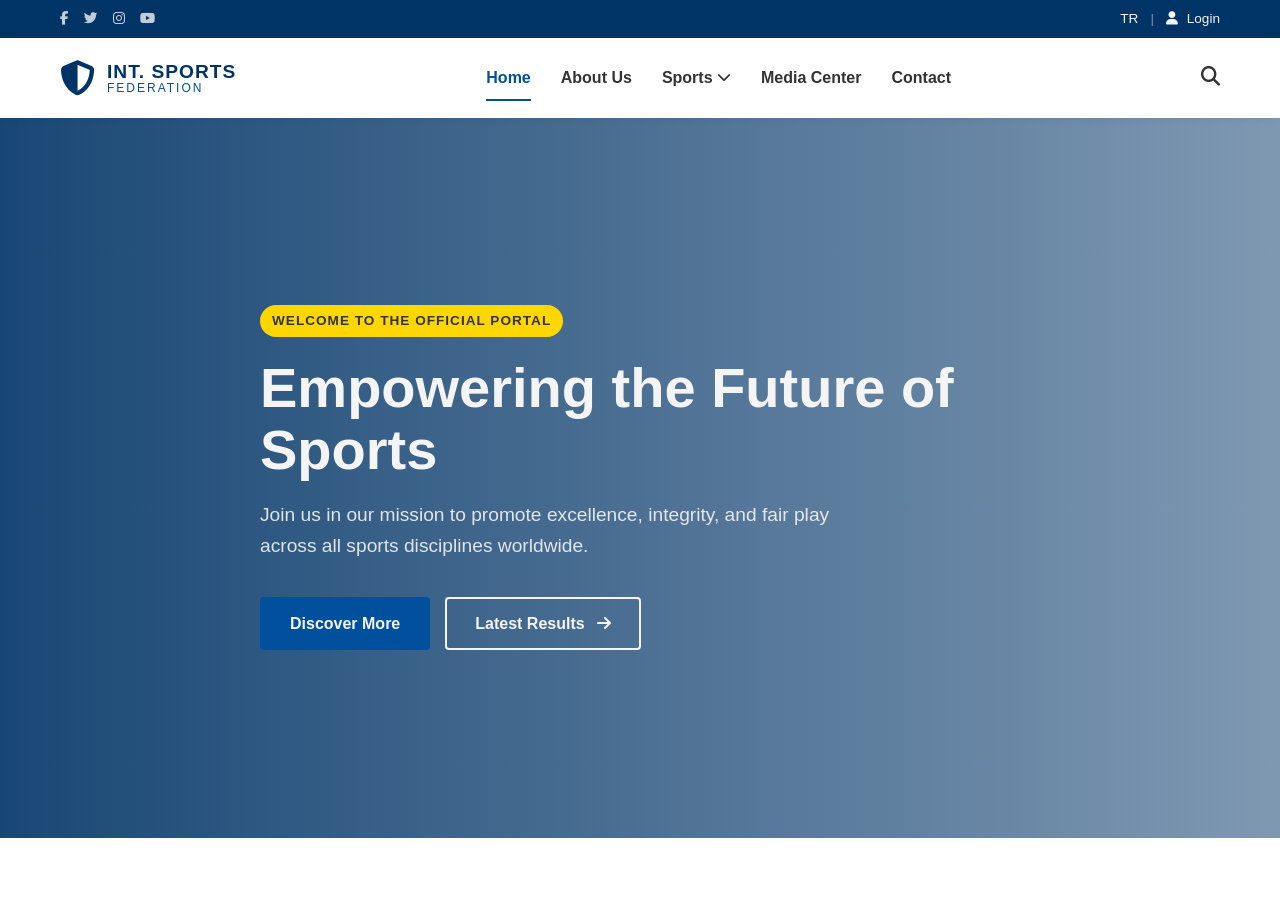
==== index.html @ 55231cae "V1" ====
<!DOCTYPE html>
<html lang="en" dir="ltr">
<head>
    <meta charset="UTF-8">
    <meta name="viewport" content="width=device-width, initial-scale=1.0">
    <title>Sports Federation - Official Website</title>
    <!-- FontAwesome Icons -->
    <link rel="stylesheet" href="https://cdnjs.cloudflare.com/ajax/libs/font-awesome/6.4.0/css/all.min.css">
    <!-- Main CSS -->
    <link rel="stylesheet" href="assets/css/style.css">
</head>
<body>

    <!-- 1. Top Bar -->
    <div class="top-bar">
        <div class="container top-bar-inner">
            <div class="social-links">
                <a href="#" aria-label="Facebook"><i class="fa-brands fa-facebook-f"></i></a>
                <a href="#" aria-label="Twitter"><i class="fa-brands fa-twitter"></i></a>
                <a href="#" aria-label="Instagram"><i class="fa-brands fa-instagram"></i></a>
                <a href="#" aria-label="YouTube"><i class="fa-brands fa-youtube"></i></a>
            </div>
            <div class="top-bar-actions">
                <a href="#" class="lang-switch">TR</a>
                <span class="divider">|</span>
                <a href="#" class="login-link"><i class="fa-solid fa-user"></i> Login</a>
            </div>
        </div>
    </div>

    <!-- 2. Main Header & Navbar -->
    <header class="main-header">
        <div class="container header-inner">
            <!-- Logo -->
            <a href="index.html" class="logo">
                <i class="fa-solid fa-shield-halved"></i>
                <div class="logo-text">
                    <strong>INT. SPORTS</strong>
                    <span>FEDERATION</span>
                </div>
            </a>

            <!-- Navigation -->
            <nav class="main-nav">
                <ul class="nav-list">
                    <li><a href="#" class="active">Home</a></li>
                    <li><a href="#">About Us</a></li>
                    <li class="dropdown">
                        <a href="#">Sports <i class="fa-solid fa-chevron-down fa-sm"></i></a>
                        <ul class="dropdown-menu">
                            <li><a href="#">Football</a></li>
                            <li><a href="#">Basketball</a></li>
                            <li><a href="#">Athletics</a></li>
                            <li><a href="#">Swimming</a></li>
                        </ul>
                    </li>
                    <li><a href="#">Media Center</a></li>
                    <li><a href="#">Contact</a></li>
                </ul>
            </nav>

            <!-- Search Icon -->
            <div class="header-search">
                <button aria-label="Search"><i class="fa-solid fa-magnifying-glass"></i></button>
            </div>
        </div>
    </header>

    <!-- 3. Hero Section -->
    <section class="hero-section">
        <div class="hero-overlay"></div>
        <div class="container hero-content">
            <span class="hero-badge">Welcome to the Official Portal</span>
            <h1 class="hero-title">Empowering the Future of Sports</h1>
            <p class="hero-subtitle">Join us in our mission to promote excellence, integrity, and fair play across all sports disciplines worldwide.</p>
            <div class="hero-actions">
                <a href="#" class="btn btn-primary">Discover More</a>
                <a href="#" class="btn btn-outline">Latest Results <i class="fa-solid fa-arrow-right"></i></a>
            </div>
        </div>
    </section>

    <!-- 4. Announcements -->
    <section class="announcements-section"></section>

    <!-- Main Content Area -->
    <main>
        <!-- 5. Latest News -->
        <section class="latest-news-section"></section>

        <!-- 6. Upcoming Events -->
        <section class="upcoming-events-section"></section>
    </main>

    <!-- 7. Official Sponsors -->
    <section class="sponsors-section"></section>

    <!-- 8. Mega Footer -->
    <footer class="mega-footer"></footer>

    <!-- Main JS -->
    <script src="assets/js/script.js"></script>
</body>
</html>
---- assets/css/style.css ----
/* ==========================================================================
   CSS Variables (Design System)
   ========================================================================== */
:root {
    /* Colors */
    --primary-color: #003366; /* أزرق داكن مؤسسي */
    --secondary-color: #00509E; /* أزرق فاتح قليلاً للتفاعلات */
    --accent-color: #FFD700; /* ذهبي للمسات الرياضية ولفت الانتباه */
    --text-dark: #333333; /* نصوص داكنة */
    --text-light: #F4F4F4; /* نصوص فاتحة */
    --bg-light: #FFFFFF; /* خلفية بيضاء */
    --bg-gray: #F9F9F9; /* خلفية رمادية فاتحة للأقسام */
    --border-color: #E0E0E0; /* لون الحدود */

    /* Typography */
    --font-primary: 'Segoe UI', Tahoma, Geneva, Verdana, sans-serif; /* يمكن استبداله بخط عربي مثل Cairo أو Tajawal */
    
    /* Transitions */
    --transition-fast: 0.3s ease;
    
    /* Spacing */
    --container-padding: 20px;
    --section-padding: 60px 0;
}

/* ==========================================================================
   CSS Reset & Base Styles
   ========================================================================== */
*,
*::before,
*::after {
    margin: 0;
    padding: 0;
    box-sizing: border-box;
}

html {
    scroll-behavior: smooth;
    font-size: 16px;
}

body {
    font-family: var(--font-primary);
    color: var(--text-dark);
    background-color: var(--bg-light);
    line-height: 1.6;
    overflow-x: hidden;
}

a {
    text-decoration: none;
    color: inherit;
    transition: color var(--transition-fast);
}

ul, ol {
    list-style: none;
}

img {
    max-width: 100%;
    height: auto;
    display: block;
}

button {
    cursor: pointer;
    border: none;
    background: none;
    font-family: inherit;
}

/* Container for constraining width */
.container {
    max-width: 1200px;
    margin: 0 auto;
    padding: 0 var(--container-padding);
}



/* ==========================================================================
   1. Top Bar
   ========================================================================== */
.top-bar {
    background-color: var(--primary-color);
    color: var(--text-light);
    font-size: 0.85rem;
    padding: 8px 0;
}


.top-bar-inner {
    display: flex;
    justify-content: space-between;
    align-items: center;
}

.social-links {
    display: flex;
    gap: 15px;
}

.social-links a {
    opacity: 0.8;
}

.social-links a:hover {
    opacity: 1;
    color: var(--accent-color);
}

.top-bar-actions {
    display: flex;
    align-items: center;
    gap: 12px;
}

.top-bar-actions .divider {
    opacity: 0.5;
}

.top-bar-actions a:hover {
    color: var(--accent-color);
}

.login-link i {
    margin-right: 5px;
}


/* ==========================================================================
   2. Main Header & Navbar
   ========================================================================== */
.main-header {
    background-color: var(--bg-light);
    box-shadow: 0 2px 10px rgba(0, 0, 0, 0.05); /* ظل خفيف لإبراز الترويسة */
    position: relative;
    z-index: 100; /* لضمان ظهور القوائم المنسدلة فوق المحتوى */
}

.header-inner {
    display: flex;
    justify-content: space-between;
    align-items: center;
    height: 80px;
}

/* Logo Styles */
.logo {
    display: flex;
    align-items: center;
    gap: 12px;
    color: var(--primary-color);
}

.logo i {
    font-size: 2.2rem;
}

.logo-text {
    display: flex;
    flex-direction: column;
    line-height: 1.1;
}

.logo-text strong {
    font-size: 1.2rem;
    letter-spacing: 1px;
}

.logo-text span {
    font-size: 0.75rem;
    letter-spacing: 2px;
    color: var(--secondary-color);
}

/* Navigation Styles */
.nav-list {
    display: flex;
    align-items: center;
    gap: 30px;
}

.nav-list > li > a {
    font-weight: 600;
    color: var(--text-dark);
    padding: 10px 0;
    display: inline-block;
    position: relative;
}

.nav-list > li > a:hover,
.nav-list > li > a.active {
    color: var(--secondary-color);
}

/* خط سفلي يظهر عند التمرير (Hover Effect) */
.nav-list > li > a::after {
    content: '';
    position: absolute;
    bottom: 0;
    left: 0;
    width: 0;
    height: 2px;
    background-color: var(--secondary-color);
    transition: width var(--transition-fast);
}

.nav-list > li > a:hover::after,
.nav-list > li > a.active::after {
    width: 100%;
}

/* Dropdown Menu Styles */
.dropdown {
    position: relative;
}

.dropdown-menu {
    position: absolute;
    top: 100%;
    left: 0;
    background-color: var(--bg-light);
    min-width: 200px;
    box-shadow: 0 4px 15px rgba(0, 0, 0, 0.1);
    border-top: 3px solid var(--secondary-color);
    opacity: 0;
    visibility: hidden;
    transform: translateY(10px);
    transition: all var(--transition-fast);
}

/* إظهار القائمة المنسدلة عند تمرير الفأرة */
.dropdown:hover .dropdown-menu {
    opacity: 1;
    visibility: visible;
    transform: translateY(0);
}

.dropdown-menu li {
    border-bottom: 1px solid var(--border-color);
}

.dropdown-menu li:last-child {
    border-bottom: none;
}

.dropdown-menu a {
    display: block;
    padding: 12px 20px;
    color: var(--text-dark);
    font-size: 0.9rem;
}

.dropdown-menu a:hover {
    background-color: var(--bg-gray);
    color: var(--secondary-color);
    padding-left: 25px; /* حركة بسيطة للنص عند التمرير */
}

/* Search Icon */
.header-search button {
    font-size: 1.2rem;
    color: var(--text-dark);
    transition: color var(--transition-fast);
}

.header-search button:hover {
    color: var(--secondary-color);
}


/* ==========================================================================
   Global Button Styles
   ========================================================================== */
.btn {
    display: inline-block;
    padding: 12px 28px;
    font-size: 1rem;
    font-weight: 600;
    text-align: center;
    border-radius: 4px;
    cursor: pointer;
    transition: all var(--transition-fast);
}

.btn i {
    margin-left: 8px;
}

.btn-primary {
    background-color: var(--secondary-color);
    color: var(--text-light);
    border: 2px solid var(--secondary-color);
}

.btn-primary:hover {
    background-color: transparent;
    color: var(--secondary-color);
    border-color: var(--secondary-color);
}

.btn-outline {
    background-color: transparent;
    color: var(--text-light);
    border: 2px solid var(--text-light);
}

.btn-outline:hover {
    background-color: var(--text-light);
    color: var(--primary-color);
}

/* ==========================================================================
   3. Hero Section
   ========================================================================== */
.hero-section {
    position: relative;
    height: 80vh;
    min-height: 500px;
    background-image: url('https://images.unsplash.com/photo-1461896836934-ffe607ba8211?q=80&w=2070&auto=format&fit=crop'); /* صورة رياضية */
    background-size: cover;
    background-position: center;
    display: flex;
    align-items: center;
}

.hero-overlay {
    position: absolute;
    top: 0; left: 0;
    width: 100%; height: 100%;
    background: linear-gradient(to right, rgba(0, 51, 102, 0.9), rgba(0, 51, 102, 0.5)); /* تدرج لوني داكن */
    z-index: 1;
}

.hero-content {
    position: relative;
    z-index: 2;
    color: var(--text-light);
    max-width: 800px;
}

.hero-badge {
    display: inline-block;
    background-color: var(--accent-color);
    color: var(--text-dark);
    padding: 5px 12px;
    font-size: 0.85rem;
    font-weight: 700;
    border-radius: 20px;
    margin-bottom: 20px;
    text-transform: uppercase;
    letter-spacing: 1px;
}

.hero-title {
    font-size: 3.5rem;
    line-height: 1.1;
    margin-bottom: 20px;
    font-weight: 800;
}

.hero-subtitle {
    font-size: 1.2rem;
    margin-bottom: 35px;
    opacity: 0.9;
    max-width: 600px;
}

.hero-actions {
    display: flex;
    gap: 15px;
}
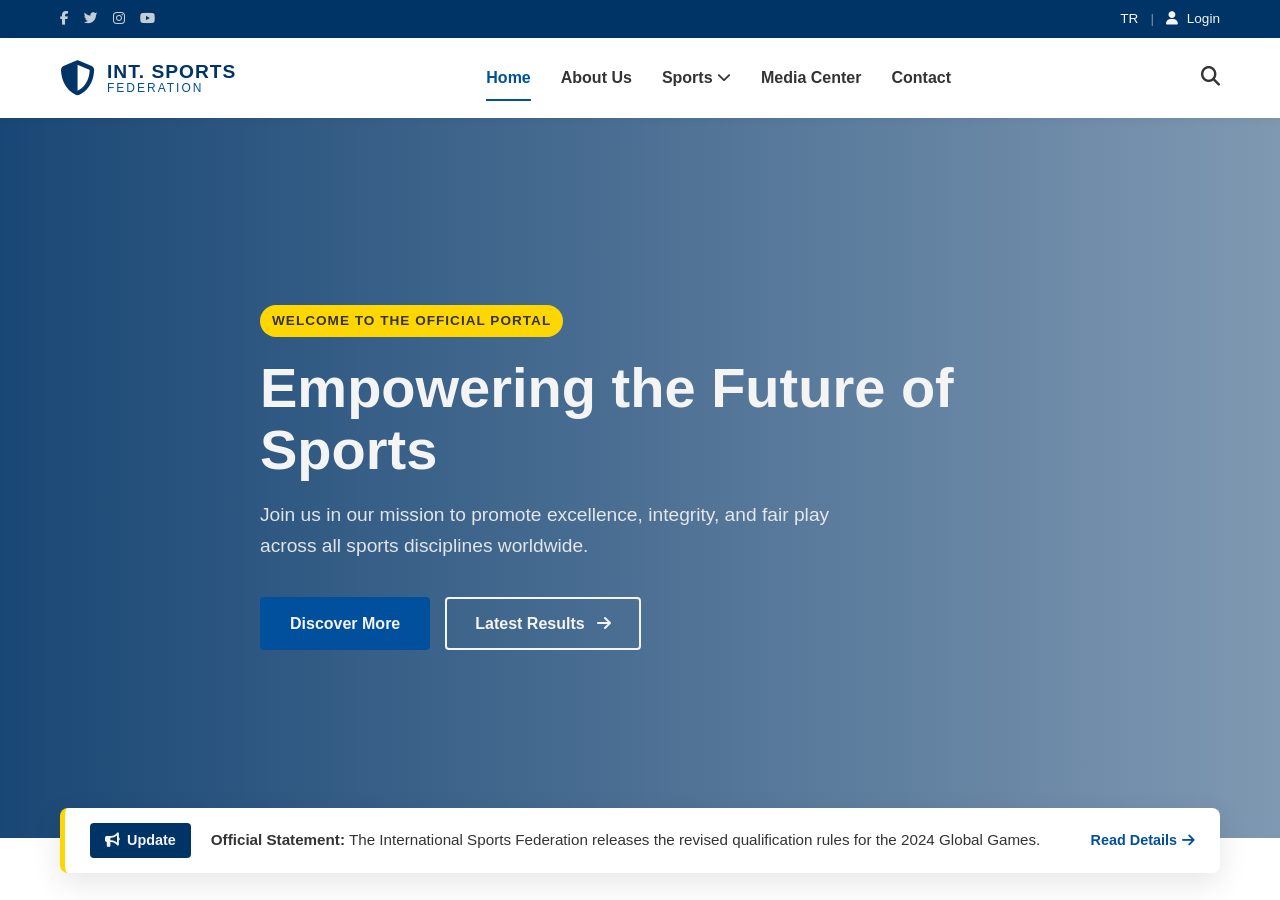
==== commit 77c0520b: "step4" ====
--- a/index.html
+++ b/index.html
@@ -81,7 +81,21 @@
     </section>
 
     <!-- 4. Announcements -->
-    <section class="announcements-section"></section>
+    <section class="announcements-section">
+        <div class="container">
+            <div class="announcement-wrapper">
+                <div class="announcement-badge">
+                    <i class="fa-solid fa-bullhorn"></i> Update
+                </div>
+                <div class="announcement-text">
+                    <p><strong>Official Statement:</strong> The International Sports Federation releases the revised qualification rules for the 2024 Global Games.</p>
+                </div>
+                <div class="announcement-action">
+                    <a href="#">Read Details <i class="fa-solid fa-arrow-right"></i></a>
+                </div>
+            </div>
+        </div>
+    </section>
 
     <!-- Main Content Area -->
     <main>
--- a/assets/css/style.css
+++ b/assets/css/style.css
@@ -326,6 +326,7 @@
     align-items: center;
 }
 
+/* رسم اللون المتدرج شبه الشفاف. */
 .hero-overlay {
     position: absolute;
     top: 0; left: 0;
@@ -372,3 +373,69 @@
     display: flex;
     gap: 15px;
 }
+
+
+/* ==========================================================================
+   4. Announcements Section
+   ========================================================================== */
+.announcements-section {
+    position: relative;
+    z-index: 10;
+    margin-top: -30px; /* سحب القسم للأعلى ليتداخل قليلاً مع الـ Hero */
+}
+
+.announcement-wrapper {
+    background-color: var(--bg-light);
+    box-shadow: 0 10px 30px rgba(0, 0, 0, 0.1);
+    border-radius: 8px;
+    display: flex;
+    align-items: center;
+    padding: 15px 25px;
+    border-left: 5px solid var(--accent-color); /* شريط جانبي ذهبي */
+}
+
+.announcement-badge {
+    background-color: var(--primary-color);
+    color: var(--text-light);
+    padding: 6px 15px;
+    border-radius: 4px;
+    font-size: 0.9rem;
+    font-weight: bold;
+    display: flex;
+    align-items: center;
+    gap: 8px;
+    margin-right: 20px;
+    white-space: nowrap;
+}
+
+.announcement-text {
+    flex: 1; /* يأخذ كل المساحة المتبقية */
+    font-size: 0.95rem;
+    color: var(--text-dark);
+}
+
+.announcement-action {
+    margin-left: 20px;
+    white-space: nowrap;
+}
+
+.announcement-action a {
+    color: var(--secondary-color);
+    font-weight: 600;
+    font-size: 0.9rem;
+    display: flex;
+    align-items: center;
+}
+
+.announcement-action a:hover {
+    color: var(--primary-color);
+}
+
+.announcement-action i {
+    margin-left: 5px;
+    transition: transform var(--transition-fast); /* حركة للسهم */
+}
+
+.announcement-action a:hover i {
+    transform: translateX(5px); /* تحريك السهم لليمين عند التمرير */
+}
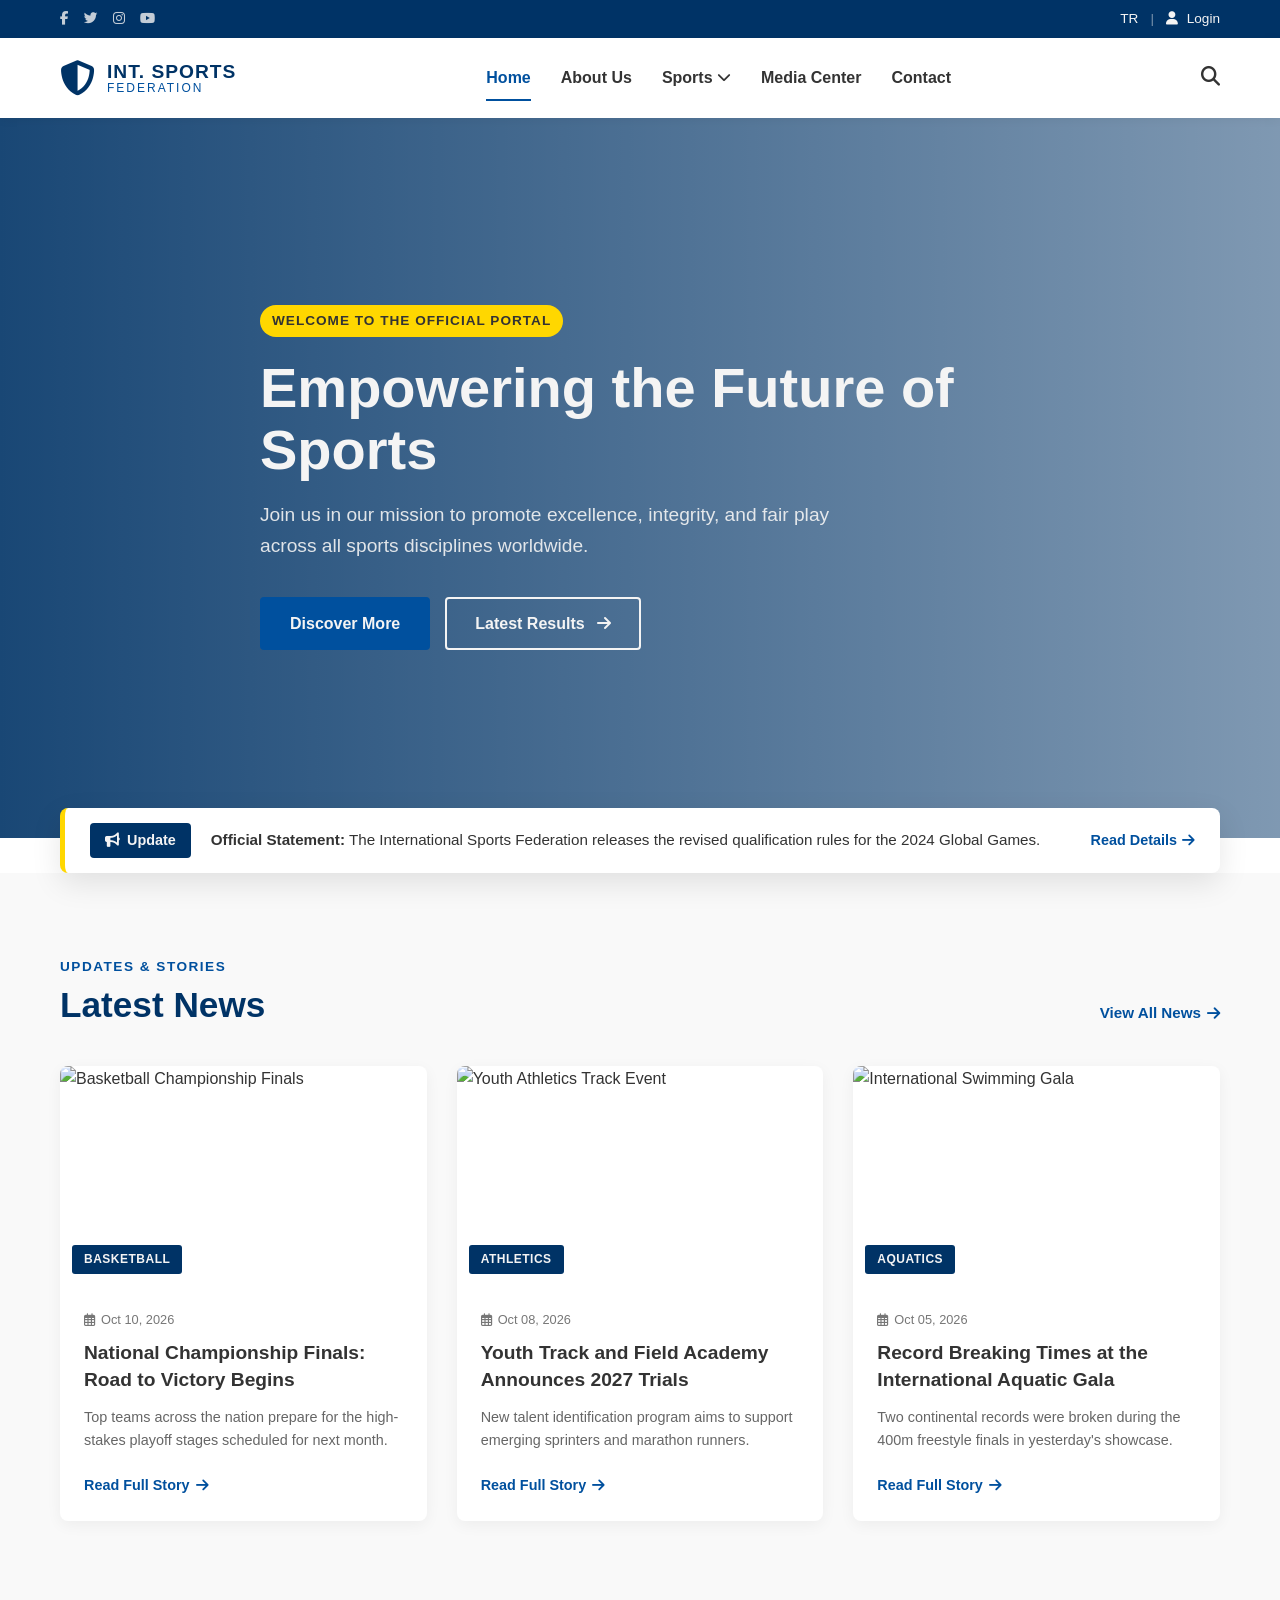
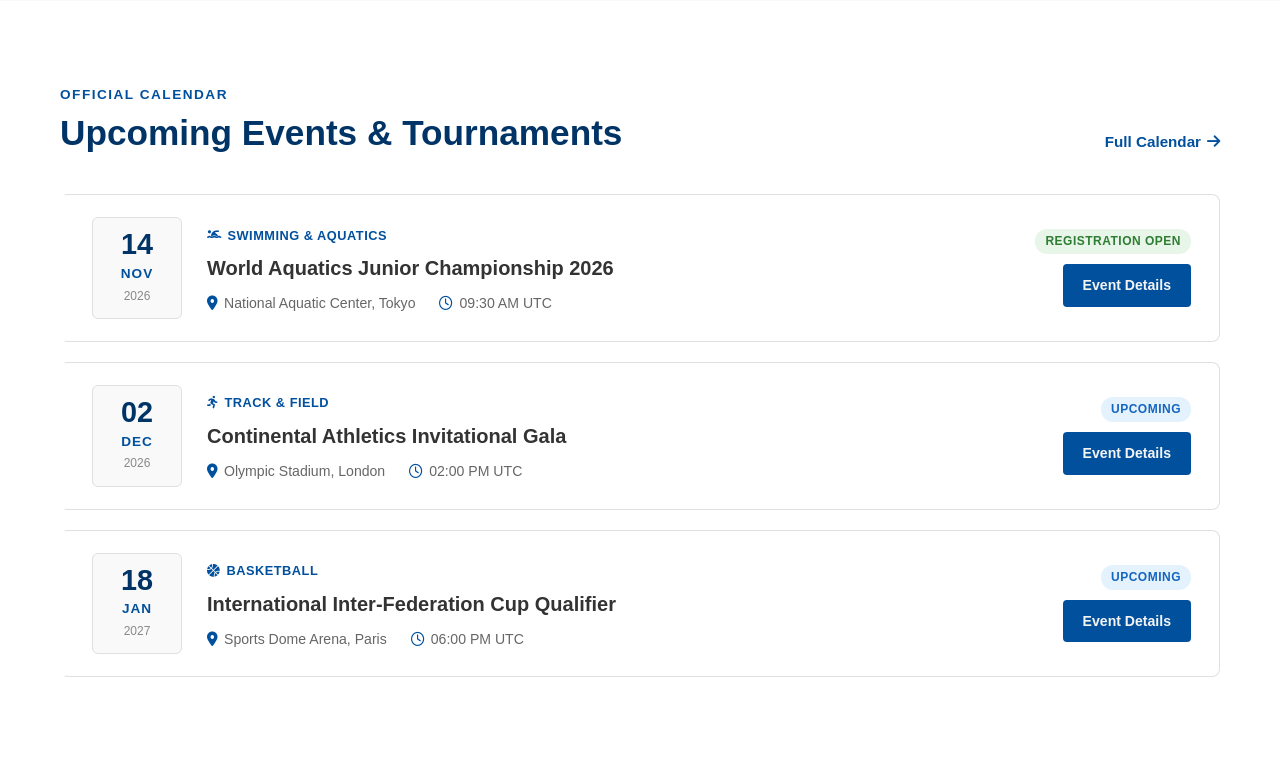
==== commit c63e10bf: "Upcoming Events done" ====
--- a/index.html
+++ b/index.html
@@ -100,10 +100,157 @@
     <!-- Main Content Area -->
     <main>
         <!-- 5. Latest News -->
-        <section class="latest-news-section"></section>
+        <section class="latest-news-section">
+            <div class="container">
+                <div class="section-header">
+                    <div>
+                        <span class="section-tag">Updates & Stories</span>
+                        <h2 class="section-title">Latest News</h2>
+                    </div>
+                    <a href="#" class="view-all-link">View All News <i class="fa-solid fa-arrow-right"></i></a>
+                </div>
+
+                <div class="news-grid">
+                    <!-- News Card 1 -->
+                    <article class="news-card">
+                        <div class="news-image-wrapper">
+                            <img src="https://images.unsplash.com/photo-1546519638-68e109498ffc?q=80&w=800&auto=format&fit=crop" alt="Basketball Championship Finals">
+                            <span class="news-category">Basketball</span>
+                        </div>
+                        <div class="news-body">
+                            <span class="news-date"><i class="fa-regular fa-calendar-days"></i> Oct 10, 2026</span>
+                            <h3 class="news-title">
+                                <a href="#">National Championship Finals: Road to Victory Begins</a>
+                            </h3>
+                            <p class="news-excerpt">
+                                Top teams across the nation prepare for the high-stakes playoff stages scheduled for next month.
+                            </p>
+                            <a href="#" class="news-read-more">Read Full Story <i class="fa-solid fa-arrow-right"></i></a>
+                        </div>
+                    </article>
+
+                    <!-- News Card 2 -->
+                    <article class="news-card">
+                        <div class="news-image-wrapper">
+                            <img src="https://images.unsplash.com/photo-1517649763962-0c623266ddc0?q=80&w=800&auto=format&fit=crop" alt="Youth Athletics Track Event">
+                            <span class="news-category">Athletics</span>
+                        </div>
+                        <div class="news-body">
+                            <span class="news-date"><i class="fa-regular fa-calendar-days"></i> Oct 08, 2026</span>
+                            <h3 class="news-title">
+                                <a href="#">Youth Track and Field Academy Announces 2027 Trials</a>
+                            </h3>
+                            <p class="news-excerpt">
+                                New talent identification program aims to support emerging sprinters and marathon runners.
+                            </p>
+                            <a href="#" class="news-read-more">Read Full Story <i class="fa-solid fa-arrow-right"></i></a>
+                        </div>
+                    </article>
+
+                    <!-- News Card 3 -->
+                    <article class="news-card">
+                        <div class="news-image-wrapper">
+                            <img src="https://images.unsplash.com/photo-1530549387789-4c1017266635?q=80&w=800&auto=format&fit=crop" alt="International Swimming Gala">
+                            <span class="news-category">Aquatics</span>
+                        </div>
+                        <div class="news-body">
+                            <span class="news-date"><i class="fa-regular fa-calendar-days"></i> Oct 05, 2026</span>
+                            <h3 class="news-title">
+                                <a href="#">Record Breaking Times at the International Aquatic Gala</a>
+                            </h3>
+                            <p class="news-excerpt">
+                                Two continental records were broken during the 400m freestyle finals in yesterday's showcase.
+                            </p>
+                            <a href="#" class="news-read-more">Read Full Story <i class="fa-solid fa-arrow-right"></i></a>
+                        </div>
+                    </article>
+                </div>
+            </div>
+        </section>
 
         <!-- 6. Upcoming Events -->
-        <section class="upcoming-events-section"></section>
+        <section class="upcoming-events-section">
+            <div class="container">
+                <div class="section-header">
+                    <div>
+                        <span class="section-tag">Official Calendar</span>
+                        <h2 class="section-title">Upcoming Events & Tournaments</h2>
+                    </div>
+                    <a href="#" class="view-all-link">Full Calendar <i class="fa-solid fa-arrow-right"></i></a>
+                </div>
+
+                <div class="events-list">
+                    <!-- Event 1 -->
+                    <div class="event-card">
+                        <div class="event-date">
+                            <span class="event-day">14</span>
+                            <span class="event-month">NOV</span>
+                            <span class="event-year">2026</span>
+                        </div>
+                        <div class="event-info">
+                            <span class="event-sport"><i class="fa-solid fa-person-swimming"></i> Swimming & Aquatics</span>
+                            <h3 class="event-title">
+                                <a href="#">World Aquatics Junior Championship 2026</a>
+                            </h3>
+                            <div class="event-meta">
+                                <span><i class="fa-solid fa-location-dot"></i> National Aquatic Center, Tokyo</span>
+                                <span><i class="fa-regular fa-clock"></i> 09:30 AM UTC</span>
+                            </div>
+                        </div>
+                        <div class="event-actions">
+                            <span class="event-status status-open">Registration Open</span>
+                            <a href="#" class="btn btn-primary btn-sm">Event Details</a>
+                        </div>
+                    </div>
+
+                    <!-- Event 2 -->
+                    <div class="event-card">
+                        <div class="event-date">
+                            <span class="event-day">02</span>
+                            <span class="event-month">DEC</span>
+                            <span class="event-year">2026</span>
+                        </div>
+                        <div class="event-info">
+                            <span class="event-sport"><i class="fa-solid fa-person-running"></i> Track & Field</span>
+                            <h3 class="event-title">
+                                <a href="#">Continental Athletics Invitational Gala</a>
+                            </h3>
+                            <div class="event-meta">
+                                <span><i class="fa-solid fa-location-dot"></i> Olympic Stadium, London</span>
+                                <span><i class="fa-regular fa-clock"></i> 02:00 PM UTC</span>
+                            </div>
+                        </div>
+                        <div class="event-actions">
+                            <span class="event-status status-upcoming">Upcoming</span>
+                            <a href="#" class="btn btn-primary btn-sm">Event Details</a>
+                        </div>
+                    </div>
+
+                    <!-- Event 3 -->
+                    <div class="event-card">
+                        <div class="event-date">
+                            <span class="event-day">18</span>
+                            <span class="event-month">JAN</span>
+                            <span class="event-year">2027</span>
+                        </div>
+                        <div class="event-info">
+                            <span class="event-sport"><i class="fa-solid fa-basketball"></i> Basketball</span>
+                            <h3 class="event-title">
+                                <a href="#">International Inter-Federation Cup Qualifier</a>
+                            </h3>
+                            <div class="event-meta">
+                                <span><i class="fa-solid fa-location-dot"></i> Sports Dome Arena, Paris</span>
+                                <span><i class="fa-regular fa-clock"></i> 06:00 PM UTC</span>
+                            </div>
+                        </div>
+                        <div class="event-actions">
+                            <span class="event-status status-upcoming">Upcoming</span>
+                            <a href="#" class="btn btn-primary btn-sm">Event Details</a>
+                        </div>
+                    </div>
+                </div>
+            </div>
+        </section>
     </main>
 
     <!-- 7. Official Sponsors -->
--- a/assets/css/style.css
+++ b/assets/css/style.css
@@ -439,3 +439,344 @@
 .announcement-action a:hover i {
     transform: translateX(5px); /* تحريك السهم لليمين عند التمرير */
 }
+
+/* ==========================================================================
+   Section Header (Reusable Component)
+   ========================================================================== */
+.section-header {
+    display: flex;
+    justify-content: space-between;
+    align-items: flex-end;
+    margin-bottom: 40px;
+}
+
+.section-tag {
+    display: inline-block;
+    font-size: 0.85rem;
+    font-weight: 700;
+    color: var(--secondary-color);
+    text-transform: uppercase;
+    letter-spacing: 1.5px;
+    margin-bottom: 6px;
+}
+
+.section-title {
+    font-size: 2.2rem;
+    font-weight: 800;
+    color: var(--primary-color);
+    line-height: 1.2;
+}
+
+.view-all-link {
+    font-weight: 600;
+    color: var(--secondary-color);
+    display: flex;
+    align-items: center;
+    gap: 6px;
+    font-size: 0.95rem;
+    transition: color var(--transition-fast);
+}
+
+.view-all-link i {
+    transition: transform var(--transition-fast);
+}
+
+.view-all-link:hover {
+    color: var(--primary-color);
+}
+
+.view-all-link:hover i {
+    transform: translateX(5px);
+}
+
+/* ==========================================================================
+   5. Latest News Section
+   ========================================================================== */
+.latest-news-section {
+    padding: 80px 0;
+    background-color: var(--bg-gray);
+}
+
+.news-grid {
+    display: grid;
+    grid-template-columns: repeat(3, 1fr);
+    gap: 30px;
+}
+
+.news-card {
+    background-color: var(--bg-light);
+    border-radius: 8px;
+    overflow: hidden;
+    box-shadow: 0 4px 15px rgba(0, 0, 0, 0.05);
+    display: flex;
+    flex-direction: column;
+    transition: transform var(--transition-fast), box-shadow var(--transition-fast);
+}
+
+.news-card:hover {
+    transform: translateY(-6px);
+    box-shadow: 0 12px 25px rgba(0, 0, 0, 0.1);
+}
+
+.news-image-wrapper {
+    position: relative;
+    height: 220px;
+    overflow: hidden;
+}
+
+.news-image-wrapper img {
+    width: 100%;
+    height: 100%;
+    object-fit: cover;
+    transition: transform 0.5s ease;
+}
+
+.news-card:hover .news-image-wrapper img {
+    transform: scale(1.06);
+}
+
+.news-category {
+    position: absolute;
+    bottom: 12px;
+    left: 12px;
+    background-color: var(--primary-color);
+    color: var(--text-light);
+    font-size: 0.75rem;
+    font-weight: 700;
+    text-transform: uppercase;
+    padding: 5px 12px;
+    border-radius: 3px;
+    letter-spacing: 0.5px;
+}
+
+.news-body {
+    padding: 24px;
+    display: flex;
+    flex-direction: column;
+    flex-grow: 1;
+}
+
+.news-date {
+    font-size: 0.8rem;
+    color: #777777;
+    margin-bottom: 10px;
+    display: flex;
+    align-items: center;
+    gap: 6px;
+}
+
+.news-title {
+    font-size: 1.2rem;
+    font-weight: 700;
+    line-height: 1.4;
+    margin-bottom: 12px;
+}
+
+.news-title a {
+    color: var(--text-dark);
+    transition: color var(--transition-fast);
+}
+
+.news-title a:hover {
+    color: var(--secondary-color);
+}
+
+.news-excerpt {
+    font-size: 0.9rem;
+    color: #666666;
+    line-height: 1.6;
+    margin-bottom: 22px;
+    flex-grow: 1;
+}
+
+.news-read-more {
+    font-size: 0.9rem;
+    font-weight: 600;
+    color: var(--secondary-color);
+    display: inline-flex;
+    align-items: center;
+    gap: 6px;
+    margin-top: auto;
+}
+
+.news-read-more i {
+    transition: transform var(--transition-fast);
+}
+
+.news-read-more:hover {
+    color: var(--primary-color);
+}
+
+.news-read-more:hover i {
+    transform: translateX(5px);
+}
+
+
+/* Small Button Modifier */
+.btn-sm {
+    padding: 8px 18px;
+    font-size: 0.88rem;
+}
+
+/* ==========================================================================
+   6. Upcoming Events Section
+   ========================================================================== */
+.upcoming-events-section {
+    padding: 80px 0;
+    background-color: var(--bg-light);
+}
+
+.events-list {
+    display: flex;
+    flex-direction: column;
+    gap: 20px;
+}
+
+.event-card {
+    display: flex;
+    align-items: center;
+    background-color: var(--bg-light);
+    border: 1px solid var(--border-color);
+    border-left: 4px solid transparent;
+    border-radius: 8px;
+    padding: 22px 28px;
+    transition: all var(--transition-fast);
+}
+
+.event-card:hover {
+    border-left-color: var(--secondary-color);
+    box-shadow: 0 8px 25px rgba(0, 0, 0, 0.07);
+    transform: translateX(6px);
+}
+
+.event-date {
+    display: flex;
+    flex-direction: column;
+    align-items: center;
+    justify-content: center;
+    min-width: 90px;
+    padding: 12px;
+    background-color: var(--bg-gray);
+    border: 1px solid var(--border-color);
+    border-radius: 6px;
+    text-align: center;
+    margin-right: 25px;
+    transition: all var(--transition-fast);
+}
+
+.event-card:hover .event-date {
+    background-color: var(--primary-color);
+    border-color: var(--primary-color);
+}
+
+.event-day {
+    font-size: 1.8rem;
+    font-weight: 800;
+    color: var(--primary-color);
+    line-height: 1;
+    transition: color var(--transition-fast);
+}
+
+.event-card:hover .event-day {
+    color: var(--text-light);
+}
+
+.event-month {
+    font-size: 0.85rem;
+    font-weight: 700;
+    color: var(--secondary-color);
+    letter-spacing: 1px;
+    margin-top: 4px;
+    transition: color var(--transition-fast);
+}
+
+.event-card:hover .event-month {
+    color: var(--accent-color);
+}
+
+.event-year {
+    font-size: 0.75rem;
+    color: #888888;
+    margin-top: 2px;
+    transition: color var(--transition-fast);
+}
+
+.event-card:hover .event-year {
+    color: rgba(255, 255, 255, 0.7);
+}
+
+.event-info {
+    flex: 1;
+}
+
+.event-sport {
+    display: inline-flex;
+    align-items: center;
+    gap: 6px;
+    font-size: 0.8rem;
+    font-weight: 700;
+    color: var(--secondary-color);
+    text-transform: uppercase;
+    letter-spacing: 0.5px;
+    margin-bottom: 6px;
+}
+
+.event-title {
+    font-size: 1.25rem;
+    font-weight: 700;
+    margin-bottom: 8px;
+}
+
+.event-title a {
+    color: var(--text-dark);
+    transition: color var(--transition-fast);
+}
+
+.event-title a:hover {
+    color: var(--secondary-color);
+}
+
+.event-meta {
+    display: flex;
+    align-items: center;
+    gap: 24px;
+    font-size: 0.88rem;
+    color: #666666;
+}
+
+.event-meta span {
+    display: inline-flex;
+    align-items: center;
+    gap: 6px;
+}
+
+.event-meta i {
+    color: var(--secondary-color);
+}
+
+.event-actions {
+    display: flex;
+    flex-direction: column;
+    align-items: flex-end;
+    gap: 10px;
+    margin-left: 20px;
+}
+
+.event-status {
+    font-size: 0.75rem;
+    font-weight: 700;
+    text-transform: uppercase;
+    letter-spacing: 0.5px;
+    padding: 3px 10px;
+    border-radius: 12px;
+}
+
+.status-open {
+    background-color: #E8F5E9;
+    color: #2E7D32;
+}
+
+.status-upcoming {
+    background-color: #E3F2FD;
+    color: #1565C0;
+}
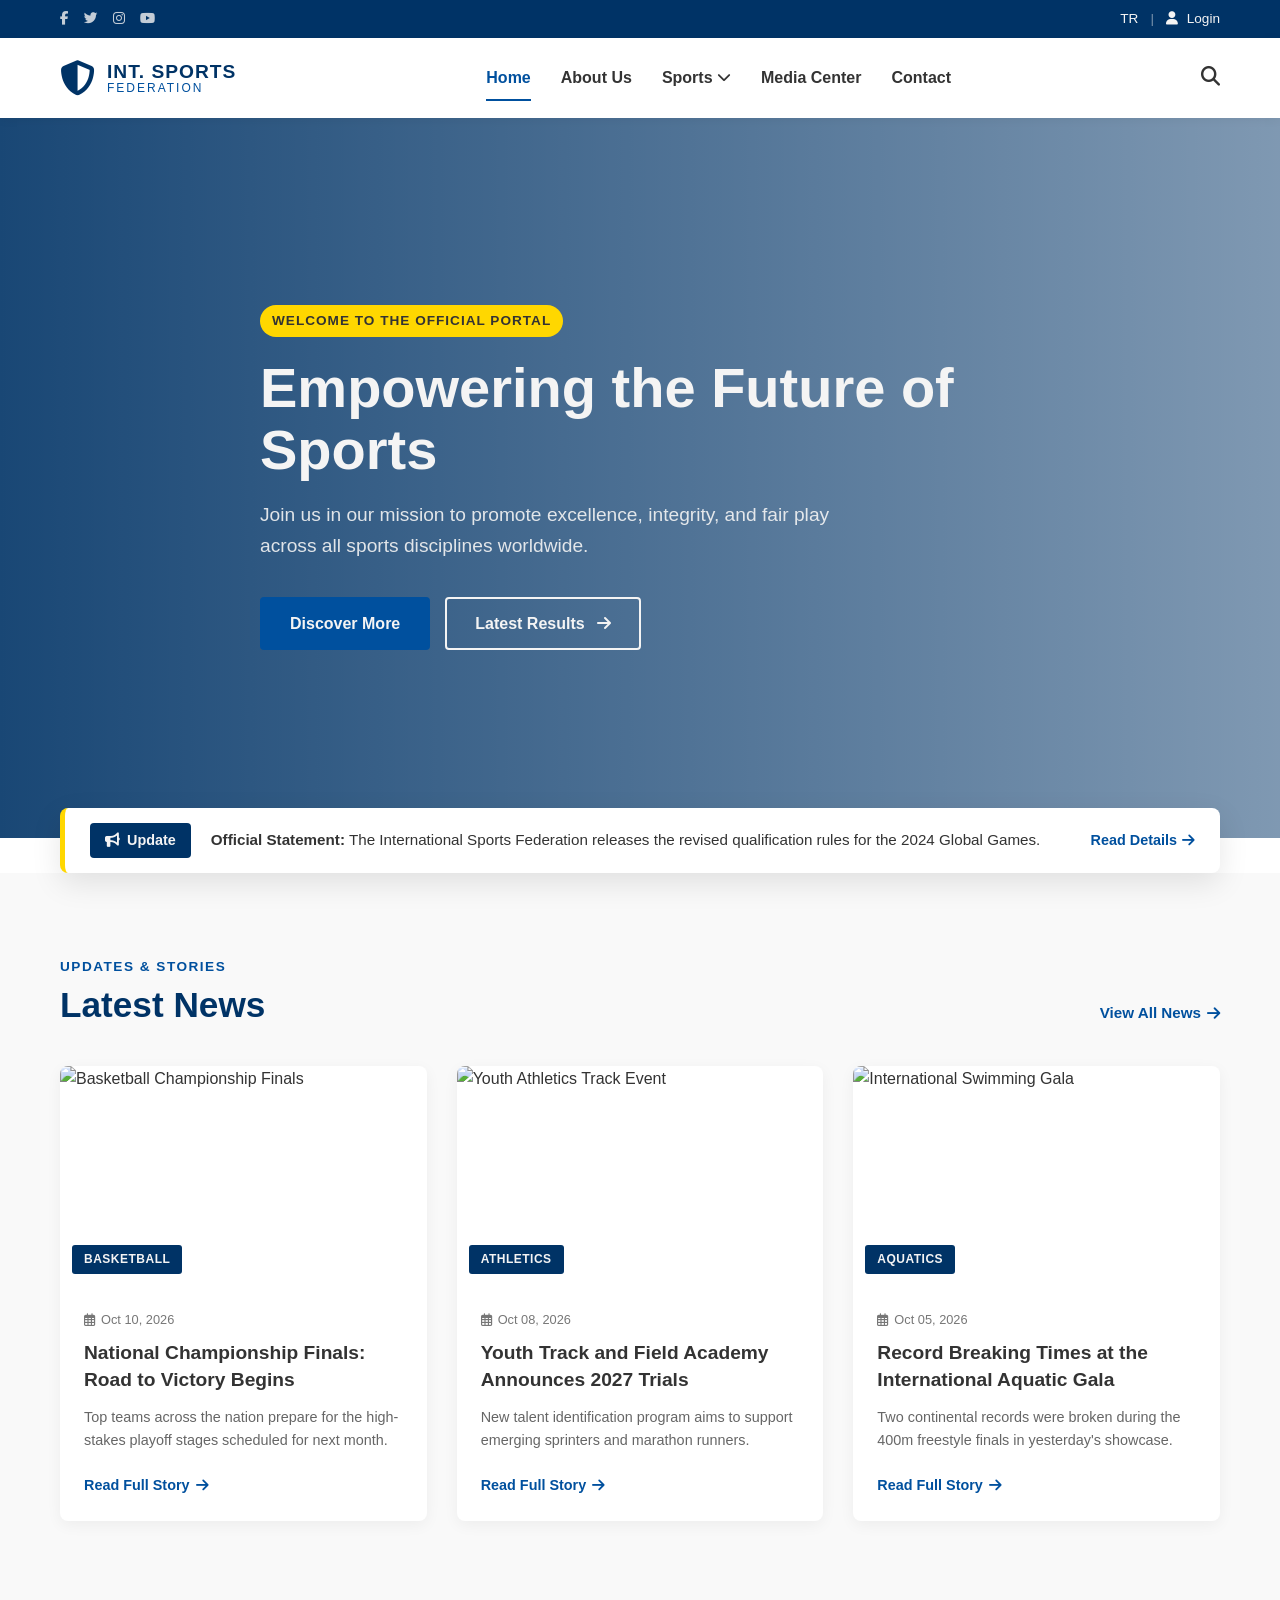
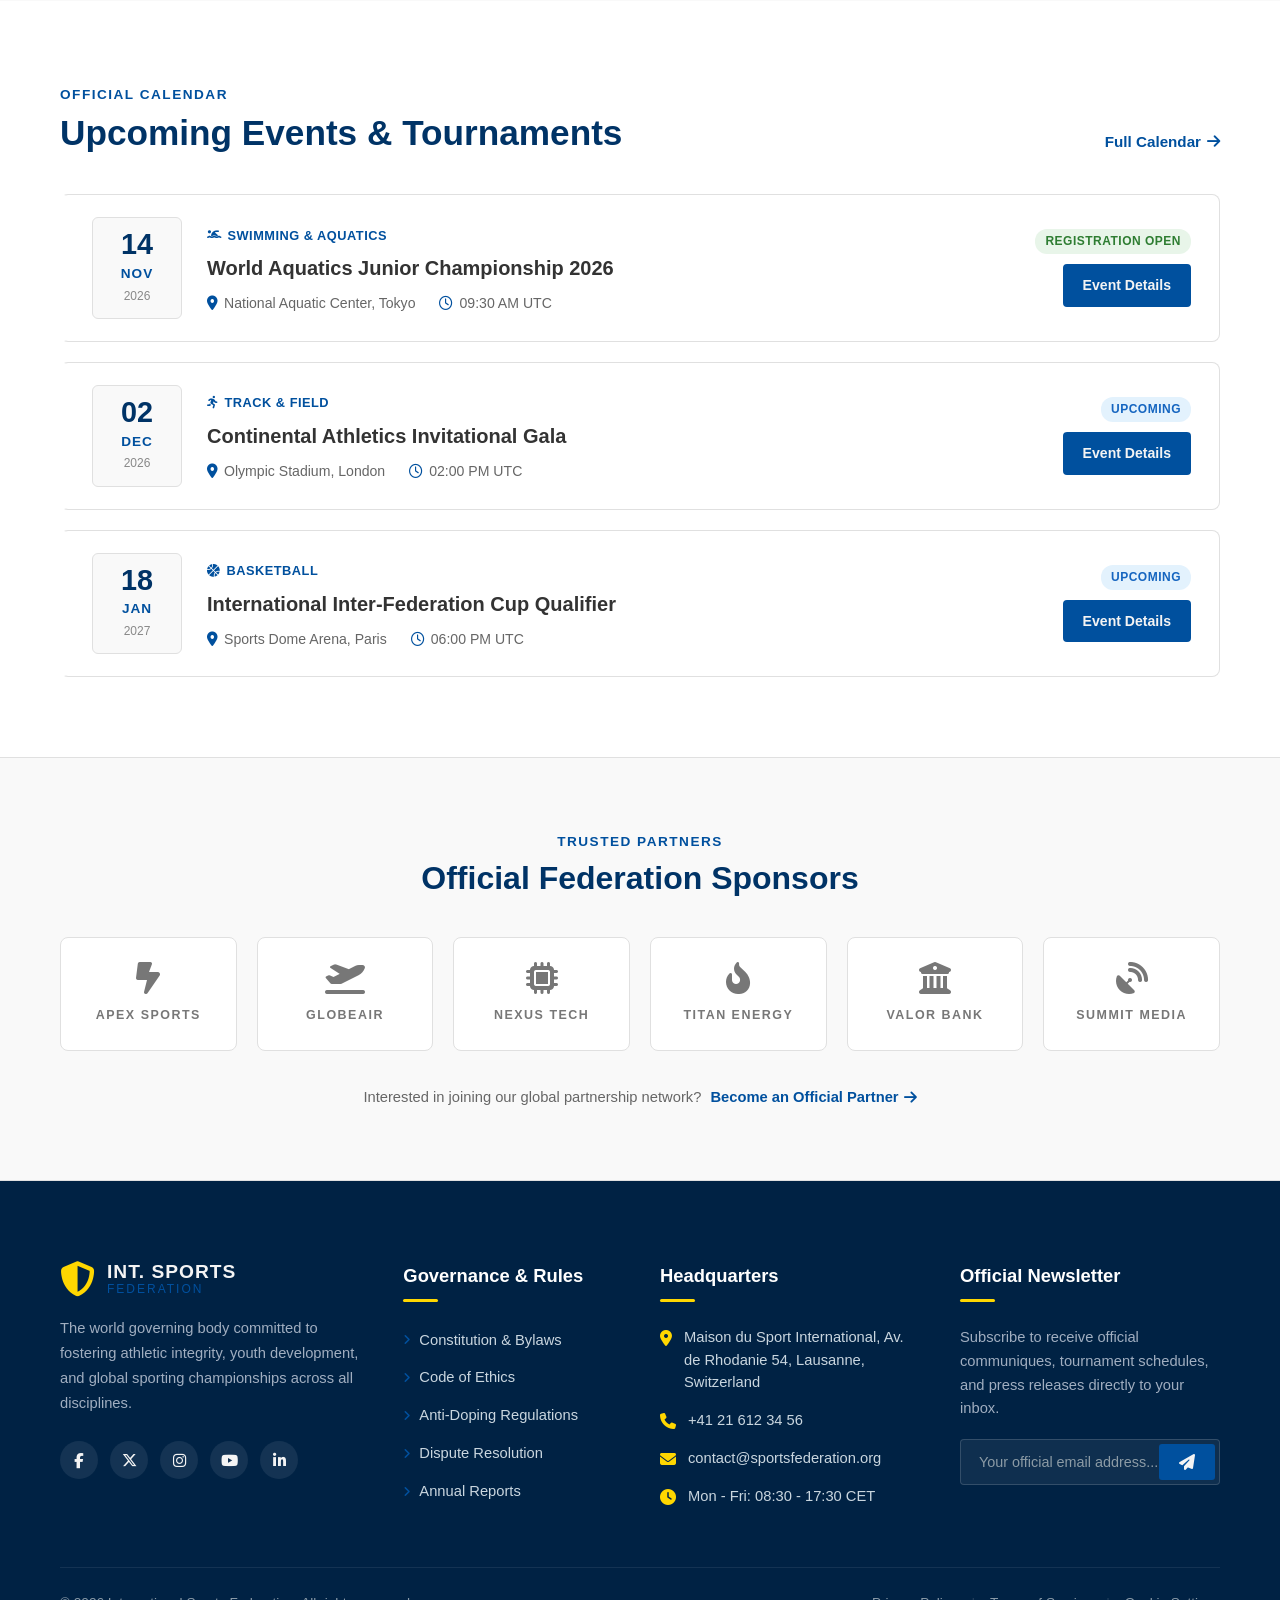
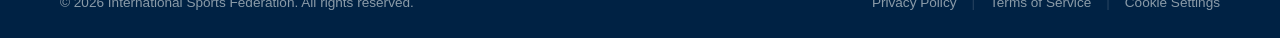
==== commit 773ec550: "main page and resposive design finished" ====
--- a/index.html
+++ b/index.html
@@ -59,9 +59,14 @@
                 </ul>
             </nav>
 
-            <!-- Search Icon -->
-            <div class="header-search">
-                <button aria-label="Search"><i class="fa-solid fa-magnifying-glass"></i></button>
+            <!-- Header Actions -->
+            <div class="header-actions">
+                <div class="header-search">
+                    <button aria-label="Search"><i class="fa-solid fa-magnifying-glass"></i></button>
+                </div>
+                <button class="mobile-menu-btn" id="mobileMenuBtn" aria-label="Toggle navigation menu">
+                    <i class="fa-solid fa-bars"></i>
+                </button>
             </div>
         </div>
     </header>
@@ -254,10 +259,138 @@
     </main>
 
     <!-- 7. Official Sponsors -->
-    <section class="sponsors-section"></section>
+    <section class="sponsors-section">
+        <div class="container">
+            <div class="sponsors-header">
+                <span class="section-tag">Trusted Partners</span>
+                <h2 class="sponsors-title">Official Federation Sponsors</h2>
+            </div>
+            
+            <div class="sponsors-grid">
+                <a href="#" class="sponsor-item" aria-label="Apex Sports">
+                    <i class="fa-solid fa-bolt-lightning sponsor-icon"></i>
+                    <span class="sponsor-name">APEX SPORTS</span>
+                </a>
+                <a href="#" class="sponsor-item" aria-label="GlobeAir Global">
+                    <i class="fa-solid fa-plane-departure sponsor-icon"></i>
+                    <span class="sponsor-name">GLOBEAIR</span>
+                </a>
+                <a href="#" class="sponsor-item" aria-label="Nexus Technologies">
+                    <i class="fa-solid fa-microchip sponsor-icon"></i>
+                    <span class="sponsor-name">NEXUS TECH</span>
+                </a>
+                <a href="#" class="sponsor-item" aria-label="Titan Energy">
+                    <i class="fa-solid fa-fire-flame-curved sponsor-icon"></i>
+                    <span class="sponsor-name">TITAN ENERGY</span>
+                </a>
+                <a href="#" class="sponsor-item" aria-label="Valor Bank">
+                    <i class="fa-solid fa-building-columns sponsor-icon"></i>
+                    <span class="sponsor-name">VALOR BANK</span>
+                </a>
+                <a href="#" class="sponsor-item" aria-label="Summit Media">
+                    <i class="fa-solid fa-satellite-dish sponsor-icon"></i>
+                    <span class="sponsor-name">SUMMIT MEDIA</span>
+                </a>
+            </div>
+
+            <div class="sponsors-footer-text">
+                <p>Interested in joining our global partnership network? <a href="#">Become an Official Partner <i class="fa-solid fa-arrow-right"></i></a></p>
+            </div>
+        </div>
+    </section>
 
     <!-- 8. Mega Footer -->
-    <footer class="mega-footer"></footer>
+    <footer class="mega-footer">
+        <div class="container">
+            <div class="footer-grid">
+                <!-- Column 1: About & Logo -->
+                <div class="footer-col footer-about">
+                    <a href="index.html" class="footer-logo">
+                        <i class="fa-solid fa-shield-halved"></i>
+                        <div class="logo-text">
+                            <strong>INT. SPORTS</strong>
+                            <span>FEDERATION</span>
+                        </div>
+                    </a>
+                    <p class="footer-desc">
+                        The world governing body committed to fostering athletic integrity, youth development, and global sporting championships across all disciplines.
+                    </p>
+                    <div class="footer-socials">
+                        <a href="#" aria-label="Facebook"><i class="fa-brands fa-facebook-f"></i></a>
+                        <a href="#" aria-label="X Twitter"><i class="fa-brands fa-x-twitter"></i></a>
+                        <a href="#" aria-label="Instagram"><i class="fa-brands fa-instagram"></i></a>
+                        <a href="#" aria-label="YouTube"><i class="fa-brands fa-youtube"></i></a>
+                        <a href="#" aria-label="LinkedIn"><i class="fa-brands fa-linkedin-in"></i></a>
+                    </div>
+                </div>
+
+                <!-- Column 2: Quick Links -->
+                <div class="footer-col">
+                    <h3 class="footer-title">Governance & Rules</h3>
+                    <ul class="footer-links">
+                        <li><a href="#"><i class="fa-solid fa-angle-right"></i> Constitution & Bylaws</a></li>
+                        <li><a href="#"><i class="fa-solid fa-angle-right"></i> Code of Ethics</a></li>
+                        <li><a href="#"><i class="fa-solid fa-angle-right"></i> Anti-Doping Regulations</a></li>
+                        <li><a href="#"><i class="fa-solid fa-angle-right"></i> Dispute Resolution</a></li>
+                        <li><a href="#"><i class="fa-solid fa-angle-right"></i> Annual Reports</a></li>
+                    </ul>
+                </div>
+
+                <!-- Column 3: Contact Info -->
+                <div class="footer-col">
+                    <h3 class="footer-title">Headquarters</h3>
+                    <ul class="footer-contact">
+                        <li>
+                            <i class="fa-solid fa-location-dot"></i>
+                            <span>Maison du Sport International, Av. de Rhodanie 54, Lausanne, Switzerland</span>
+                        </li>
+                        <li>
+                            <i class="fa-solid fa-phone"></i>
+                            <span>+41 21 612 34 56</span>
+                        </li>
+                        <li>
+                            <i class="fa-solid fa-envelope"></i>
+                            <span>contact@sportsfederation.org</span>
+                        </li>
+                        <li>
+                            <i class="fa-solid fa-clock"></i>
+                            <span>Mon - Fri: 08:30 - 17:30 CET</span>
+                        </li>
+                    </ul>
+                </div>
+
+                <!-- Column 4: Newsletter -->
+                <div class="footer-col">
+                    <h3 class="footer-title">Official Newsletter</h3>
+                    <p class="footer-newsletter-text">
+                        Subscribe to receive official communiques, tournament schedules, and press releases directly to your inbox.
+                    </p>
+                    <form class="footer-newsletter-form" onsubmit="event.preventDefault();">
+                        <div class="newsletter-input-group">
+                            <input type="email" placeholder="Your official email address..." required aria-label="Email address">
+                            <button type="submit" class="btn btn-primary btn-newsletter" aria-label="Subscribe">
+                                <i class="fa-solid fa-paper-plane"></i>
+                            </button>
+                        </div>
+                    </form>
+                </div>
+            </div>
+
+            <!-- Footer Bottom Bar -->
+            <div class="footer-bottom">
+                <div class="footer-copyright">
+                    &copy; 2026 International Sports Federation. All rights reserved.
+                </div>
+                <div class="footer-bottom-links">
+                    <a href="#">Privacy Policy</a>
+                    <span class="divider">|</span>
+                    <a href="#">Terms of Service</a>
+                    <span class="divider">|</span>
+                    <a href="#">Cookie Settings</a>
+                </div>
+            </div>
+        </div>
+    </footer>
 
     <!-- Main JS -->
     <script src="assets/js/script.js"></script>
--- a/assets/css/style.css
+++ b/assets/css/style.css
@@ -259,6 +259,13 @@
     padding-left: 25px; /* حركة بسيطة للنص عند التمرير */
 }
 
+/* Header Actions */
+.header-actions {
+    display: flex;
+    align-items: center;
+    gap: 18px;
+}
+
 /* Search Icon */
 .header-search button {
     font-size: 1.2rem;
@@ -267,6 +274,19 @@
 }
 
 .header-search button:hover {
+    color: var(--secondary-color);
+}
+
+/* Mobile Menu Button - Hidden on Desktop */
+.mobile-menu-btn {
+    display: none;
+    font-size: 1.5rem;
+    color: var(--primary-color);
+    padding: 6px;
+    transition: color var(--transition-fast);
+}
+
+.mobile-menu-btn:hover {
     color: var(--secondary-color);
 }
 
@@ -780,3 +800,618 @@
     background-color: #E3F2FD;
     color: #1565C0;
 }
+
+
+/* ==========================================================================
+   7. Official Sponsors Section
+   ========================================================================== */
+.sponsors-section {
+    padding: 70px 0;
+    background-color: var(--bg-gray);
+    border-top: 1px solid var(--border-color);
+    border-bottom: 1px solid var(--border-color);
+}
+
+.sponsors-header {
+    text-align: center;
+    margin-bottom: 40px;
+}
+
+.sponsors-title {
+    font-size: 2rem;
+    font-weight: 800;
+    color: var(--primary-color);
+    line-height: 1.2;
+}
+
+.sponsors-grid {
+    display: grid;
+    grid-template-columns: repeat(6, 1fr);
+    gap: 20px;
+    align-items: center;
+}
+
+.sponsor-item {
+    background-color: var(--bg-light);
+    border: 1px solid var(--border-color);
+    border-radius: 8px;
+    padding: 24px 15px;
+    display: flex;
+    flex-direction: column;
+    align-items: center;
+    justify-content: center;
+    gap: 12px;
+    color: #777777;
+    transition: all var(--transition-fast);
+}
+
+.sponsor-item:hover {
+    color: var(--primary-color);
+    border-color: var(--secondary-color);
+    background-color: #ffffff;
+    box-shadow: 0 8px 20px rgba(0, 0, 0, 0.06);
+    transform: translateY(-4px);
+}
+
+.sponsor-icon {
+    font-size: 2rem;
+    transition: transform var(--transition-fast), color var(--transition-fast);
+}
+
+.sponsor-item:hover .sponsor-icon {
+    color: var(--secondary-color);
+    transform: scale(1.12);
+}
+
+.sponsor-name {
+    font-size: 0.78rem;
+    font-weight: 800;
+    letter-spacing: 1.5px;
+    text-transform: uppercase;
+}
+
+.sponsors-footer-text {
+    text-align: center;
+    margin-top: 35px;
+    font-size: 0.92rem;
+    color: #666666;
+}
+
+.sponsors-footer-text a {
+    color: var(--secondary-color);
+    font-weight: 600;
+    margin-left: 5px;
+    display: inline-flex;
+    align-items: center;
+    gap: 5px;
+    transition: color var(--transition-fast);
+}
+
+.sponsors-footer-text a:hover {
+    color: var(--primary-color);
+}
+
+.sponsors-footer-text a i {
+    transition: transform var(--transition-fast);
+}
+
+.sponsors-footer-text a:hover i {
+    transform: translateX(4px);
+}
+
+
+/* ==========================================================================
+   8. Mega Footer Section
+   ========================================================================== */
+.mega-footer {
+    background-color: #002244; /* كحلي داكن مؤسسي بتباين عالي */
+    color: #c9d6df;
+    padding-top: 80px;
+}
+
+.footer-grid {
+    display: grid;
+    grid-template-columns: 1.4fr 1fr 1.2fr 1.2fr;
+    gap: 40px;
+    padding-bottom: 60px;
+}
+
+/* Column 1: About & Logo */
+.footer-logo {
+    display: flex;
+    align-items: center;
+    gap: 12px;
+    color: var(--text-light);
+    margin-bottom: 20px;
+}
+
+.footer-logo i {
+    font-size: 2.2rem;
+    color: var(--accent-color);
+}
+
+.footer-desc {
+    font-size: 0.92rem;
+    line-height: 1.7;
+    margin-bottom: 25px;
+    color: #a0aec0;
+}
+
+.footer-socials {
+    display: flex;
+    gap: 12px;
+}
+
+.footer-socials a {
+    width: 38px;
+    height: 38px;
+    border-radius: 50%;
+    background-color: rgba(255, 255, 255, 0.08);
+    color: var(--text-light);
+    display: flex;
+    align-items: center;
+    justify-content: center;
+    font-size: 0.95rem;
+    transition: all var(--transition-fast);
+}
+
+.footer-socials a:hover {
+    background-color: var(--secondary-color);
+    color: #ffffff;
+    transform: translateY(-3px);
+}
+
+/* Titles for Footer Columns */
+.footer-title {
+    color: #ffffff;
+    font-size: 1.15rem;
+    font-weight: 700;
+    margin-bottom: 24px;
+    position: relative;
+    padding-bottom: 12px;
+}
+
+.footer-title::after {
+    content: '';
+    position: absolute;
+    bottom: 0;
+    left: 0;
+    width: 35px;
+    height: 3px;
+    background-color: var(--accent-color);
+    border-radius: 2px;
+}
+
+/* Column 2: Quick Links */
+.footer-links {
+    display: flex;
+    flex-direction: column;
+    gap: 12px;
+}
+
+.footer-links a {
+    color: #c9d6df;
+    font-size: 0.92rem;
+    display: inline-flex;
+    align-items: center;
+    gap: 8px;
+    transition: all var(--transition-fast);
+}
+
+.footer-links a i {
+    font-size: 0.75rem;
+    color: var(--secondary-color);
+    transition: transform var(--transition-fast);
+}
+
+.footer-links a:hover {
+    color: #ffffff;
+    transform: translateX(5px);
+}
+
+.footer-links a:hover i {
+    color: var(--accent-color);
+}
+
+/* Column 3: Contact Info */
+.footer-contact {
+    display: flex;
+    flex-direction: column;
+    gap: 16px;
+}
+
+.footer-contact li {
+    display: flex;
+    align-items: flex-start;
+    gap: 12px;
+    font-size: 0.92rem;
+    line-height: 1.5;
+    color: #c9d6df;
+}
+
+.footer-contact i {
+    color: var(--accent-color);
+    font-size: 1rem;
+    margin-top: 4px;
+    flex-shrink: 0;
+}
+
+/* Column 4: Newsletter */
+.footer-newsletter-text {
+    font-size: 0.92rem;
+    line-height: 1.6;
+    margin-bottom: 18px;
+    color: #a0aec0;
+}
+
+.newsletter-input-group {
+    display: flex;
+    align-items: center;
+    position: relative;
+}
+
+.newsletter-input-group input {
+    width: 100%;
+    padding: 14px 50px 14px 18px;
+    border-radius: 4px;
+    border: 1px solid rgba(255, 255, 255, 0.15);
+    background-color: rgba(255, 255, 255, 0.06);
+    color: #ffffff;
+    font-size: 0.9rem;
+    outline: none;
+    transition: border-color var(--transition-fast), background-color var(--transition-fast);
+}
+
+.newsletter-input-group input::placeholder {
+    color: #8c9ba5;
+}
+
+.newsletter-input-group input:focus {
+    border-color: var(--secondary-color);
+    background-color: rgba(255, 255, 255, 0.1);
+}
+
+.btn-newsletter {
+    position: absolute;
+    right: 5px;
+    top: 5px;
+    bottom: 5px;
+    padding: 0 18px;
+    border-radius: 3px;
+    display: flex;
+    align-items: center;
+    justify-content: center;
+}
+
+.btn-newsletter i {
+    margin: 0;
+}
+
+/* Footer Bottom Bar */
+.footer-bottom {
+    border-top: 1px solid rgba(255, 255, 255, 0.08);
+    padding: 24px 0;
+    display: flex;
+    justify-content: space-between;
+    align-items: center;
+    font-size: 0.85rem;
+    color: #8a9ba8;
+}
+
+.footer-bottom-links {
+    display: flex;
+    align-items: center;
+    gap: 15px;
+}
+
+.footer-bottom-links a {
+    color: #8a9ba8;
+}
+
+.footer-bottom-links a:hover {
+    color: var(--accent-color);
+}
+
+.footer-bottom-links .divider {
+    color: rgba(255, 255, 255, 0.15);
+}
+
+
+/* ==========================================================================
+   Responsive Design (Desktop-First Media Queries)
+   ========================================================================== */
+
+/* --------------------------------------------------------------------------
+   Tablets and Medium Screens (max-width: 992px)
+   -------------------------------------------------------------------------- */
+@media (max-width: 992px) {
+    /* Show Hamburger Menu Button */
+    .mobile-menu-btn {
+        display: block;
+    }
+
+    /* Convert Desktop Navbar into a Mobile Drawer */
+    .main-nav {
+        position: absolute;
+        top: 100%;
+        left: 0;
+        width: 100%;
+        background-color: var(--bg-light);
+        box-shadow: 0 10px 25px rgba(0, 0, 0, 0.1);
+        border-top: 1px solid var(--border-color);
+        max-height: 0;
+        opacity: 0;
+        visibility: hidden;
+        overflow: hidden;
+        transition: all var(--transition-fast);
+        z-index: 99;
+    }
+
+    .main-nav.active {
+        max-height: 500px;
+        opacity: 1;
+        visibility: visible;
+        overflow-y: auto;
+    }
+
+    .nav-list {
+        flex-direction: column;
+        align-items: flex-start;
+        gap: 0;
+        padding: 10px 0;
+    }
+
+    .nav-list > li {
+        width: 100%;
+        border-bottom: 1px solid var(--border-color);
+    }
+
+    .nav-list > li:last-child {
+        border-bottom: none;
+    }
+
+    .nav-list > li > a {
+        display: flex;
+        justify-content: space-between;
+        align-items: center;
+        width: 100%;
+        padding: 14px 25px;
+    }
+
+    .nav-list > li > a::after {
+        display: none; /* Hide hover underline on touch devices */
+    }
+
+    /* Mobile Dropdown Submenu */
+    .dropdown {
+        width: 100%;
+    }
+
+    .dropdown-menu {
+        position: static;
+        width: 100%;
+        box-shadow: none;
+        border-top: none;
+        background-color: var(--bg-gray);
+        display: none;
+        opacity: 1;
+        visibility: visible;
+        transform: none;
+        padding: 5px 0 5px 20px;
+    }
+
+    .dropdown.active .dropdown-menu {
+        display: block;
+    }
+
+    .dropdown > a i {
+        transition: transform var(--transition-fast);
+    }
+
+    .dropdown.active > a i {
+        transform: rotate(180deg);
+    }
+
+    /* Hero Section */
+    .hero-section {
+        height: auto;
+        min-height: 480px;
+        padding: 120px 0 80px;
+    }
+
+    .hero-title {
+        font-size: 2.8rem;
+    }
+
+    /* News Grid (2 Columns) */
+    .news-grid {
+        grid-template-columns: repeat(2, 1fr);
+        gap: 25px;
+    }
+
+    /* Sponsors Grid (3 Columns) */
+    .sponsors-grid {
+        grid-template-columns: repeat(3, 1fr);
+        gap: 15px;
+    }
+
+    /* Mega Footer (2 Columns) */
+    .footer-grid {
+        grid-template-columns: repeat(2, 1fr);
+        gap: 40px;
+    }
+}
+
+/* --------------------------------------------------------------------------
+   Mobile Devices and Small Tablets (max-width: 768px)
+   -------------------------------------------------------------------------- */
+@media (max-width: 768px) {
+    /* Top Bar */
+    .top-bar-inner {
+        flex-direction: column;
+        gap: 6px;
+        text-align: center;
+    }
+
+    /* Hero Section */
+    .hero-title {
+        font-size: 2.2rem;
+    }
+
+    .hero-subtitle {
+        font-size: 1rem;
+        margin-bottom: 25px;
+    }
+
+    .hero-actions {
+        flex-direction: column;
+        gap: 12px;
+    }
+
+    .hero-actions .btn {
+        width: 100%;
+        text-align: center;
+    }
+
+    /* Announcements Section */
+    .announcements-section {
+        margin-top: -20px;
+    }
+
+    .announcement-wrapper {
+        flex-direction: column;
+        align-items: flex-start;
+        gap: 12px;
+        padding: 15px 20px;
+    }
+
+    .announcement-badge {
+        margin-right: 0;
+    }
+
+    .announcement-action {
+        margin-left: 0;
+        align-self: flex-start;
+    }
+
+    /* Section Headers */
+    .section-header {
+        flex-direction: column;
+        align-items: flex-start;
+        gap: 10px;
+        margin-bottom: 30px;
+    }
+
+    .section-title {
+        font-size: 1.8rem;
+    }
+
+    /* News Grid (1 Column) */
+    .news-grid {
+        grid-template-columns: 1fr;
+    }
+
+    /* Upcoming Events List */
+    .event-card {
+        flex-direction: column;
+        align-items: flex-start;
+        gap: 16px;
+        padding: 18px 20px;
+    }
+
+    .event-card:hover {
+        transform: translateY(-4px); /* Vertical lift on mobile */
+    }
+
+    .event-date {
+        margin-right: 0;
+        width: 100%;
+        flex-direction: row;
+        justify-content: space-around;
+        padding: 10px 15px;
+    }
+
+    .event-day {
+        font-size: 1.4rem;
+    }
+
+    .event-month,
+    .event-year {
+        margin-top: 0;
+        margin-left: 6px;
+    }
+
+    .event-meta {
+        flex-direction: column;
+        align-items: flex-start;
+        gap: 8px;
+    }
+
+    .event-actions {
+        flex-direction: row;
+        justify-content: space-between;
+        align-items: center;
+        width: 100%;
+        margin-left: 0;
+        margin-top: 5px;
+    }
+
+    /* Sponsors Grid (2 Columns) */
+    .sponsors-grid {
+        grid-template-columns: repeat(2, 1fr);
+    }
+
+    /* Mega Footer (1 Column) */
+    .footer-grid {
+        grid-template-columns: 1fr;
+        gap: 35px;
+    }
+
+    .footer-bottom {
+        flex-direction: column;
+        gap: 15px;
+        text-align: center;
+    }
+
+    .footer-bottom-links {
+        justify-content: center;
+        flex-wrap: wrap;
+    }
+}
+
+/* --------------------------------------------------------------------------
+   Small Phones (max-width: 480px)
+   -------------------------------------------------------------------------- */
+@media (max-width: 480px) {
+    .hero-title {
+        font-size: 1.8rem;
+    }
+
+    .hero-badge {
+        font-size: 0.75rem;
+    }
+
+    .sponsors-grid {
+        grid-template-columns: 1fr;
+    }
+
+    .sponsors-title {
+        font-size: 1.6rem;
+    }
+
+    /* Newsletter Form Stacking */
+    .newsletter-input-group {
+        flex-direction: column;
+        gap: 10px;
+    }
+
+    .newsletter-input-group input {
+        padding-right: 18px;
+    }
+
+    .btn-newsletter {
+        position: static;
+        width: 100%;
+        height: 44px;
+    }
+}
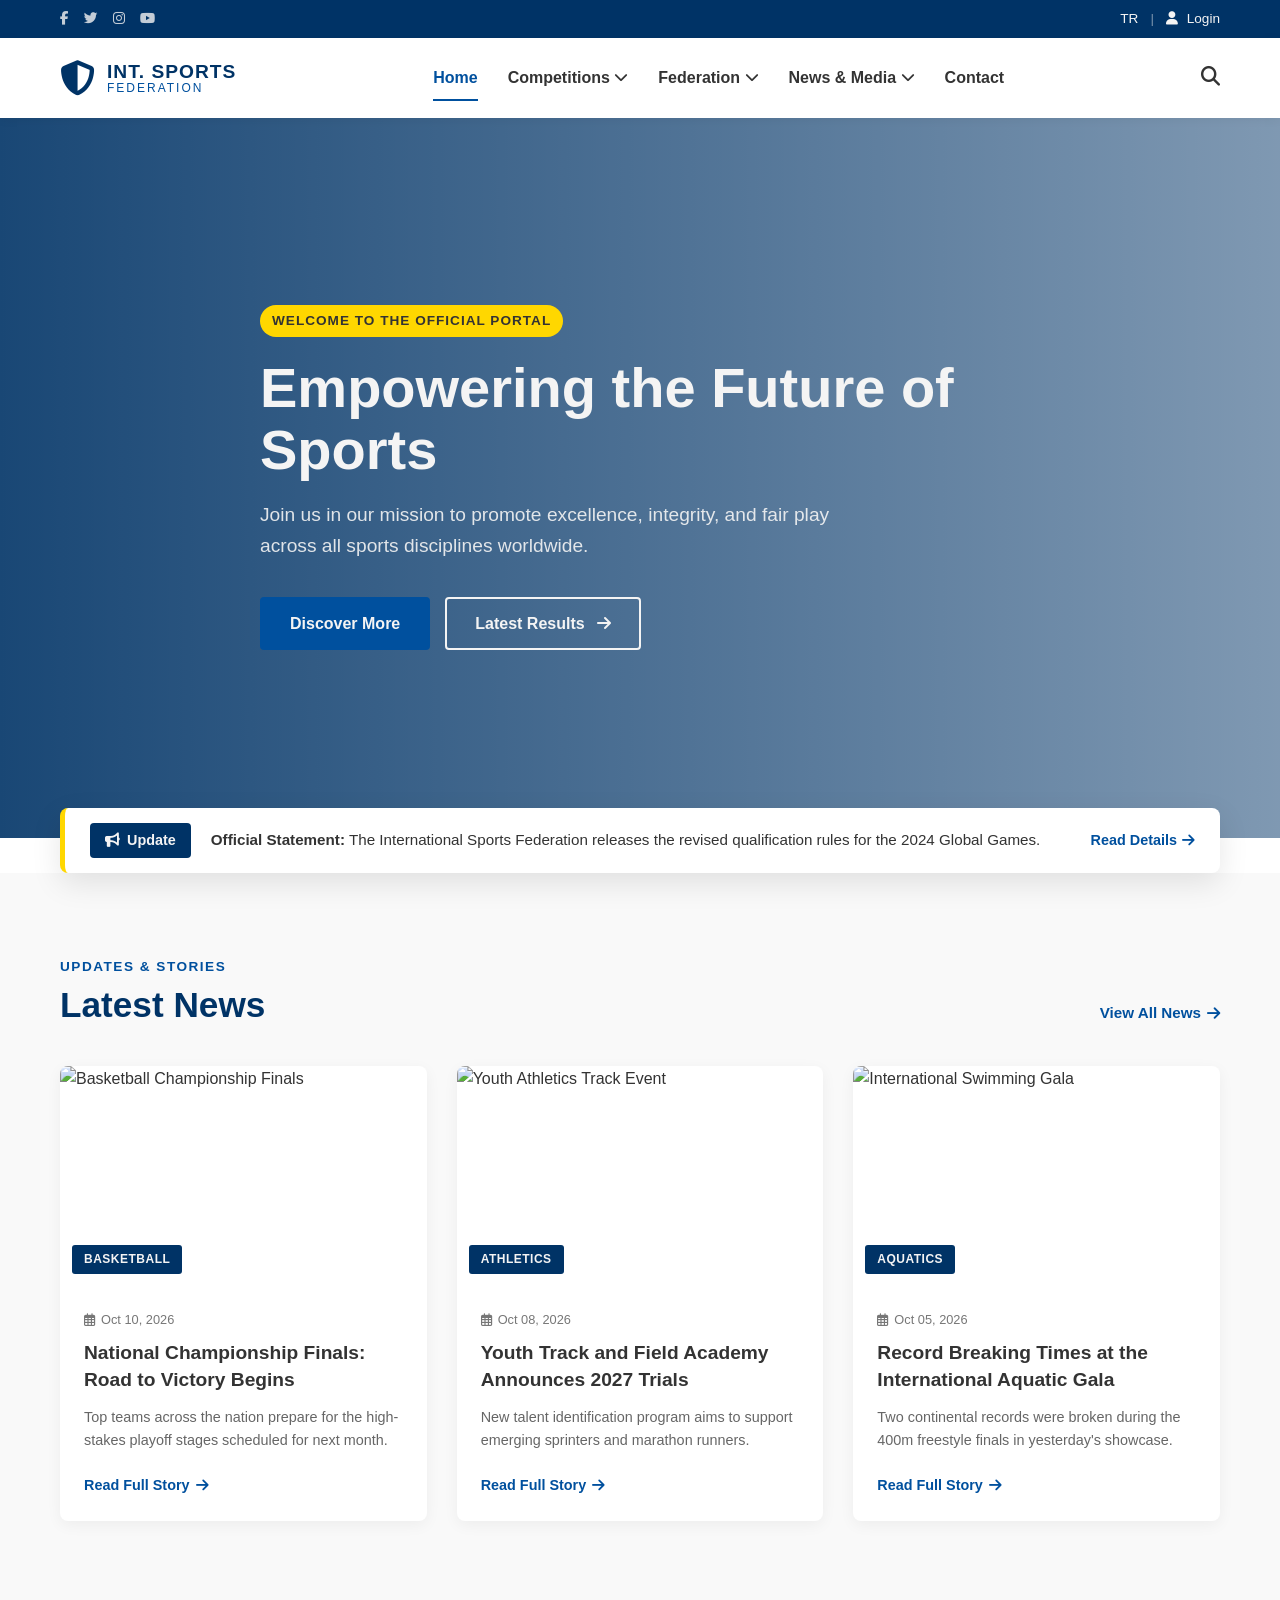
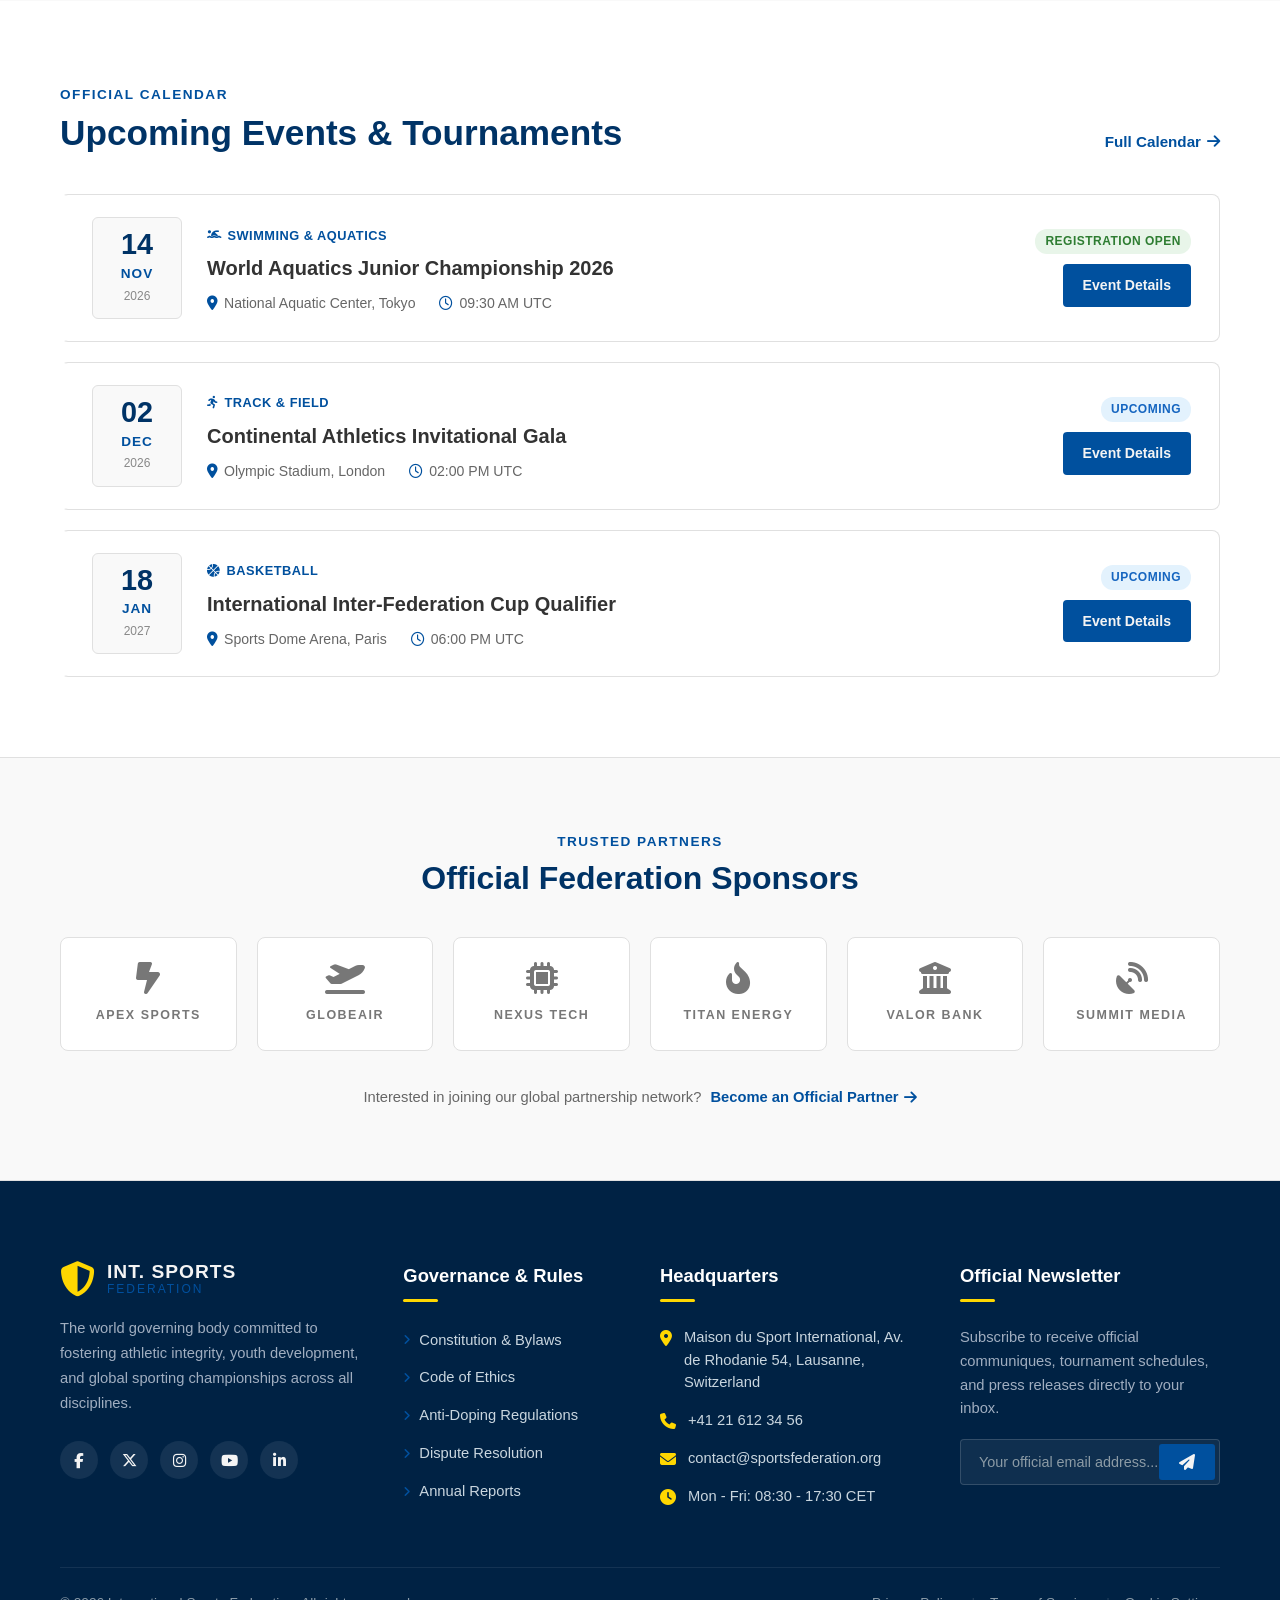
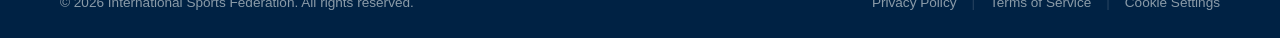
==== commit fb4c46a8: "Add About and Competitions pages with interactive search and rankings" ====
--- a/index.html
+++ b/index.html
@@ -43,26 +43,40 @@
             <!-- Navigation -->
             <nav class="main-nav">
                 <ul class="nav-list">
-                    <li><a href="#" class="active">Home</a></li>
-                    <li><a href="#">About Us</a></li>
+                    <li><a href="index.html" class="active">Home</a></li>
                     <li class="dropdown">
-                        <a href="#">Sports <i class="fa-solid fa-chevron-down fa-sm"></i></a>
+                        <a href="competitions.html">Competitions <i class="fa-solid fa-chevron-down fa-sm"></i></a>
                         <ul class="dropdown-menu">
-                            <li><a href="#">Football</a></li>
-                            <li><a href="#">Basketball</a></li>
-                            <li><a href="#">Athletics</a></li>
-                            <li><a href="#">Swimming</a></li>
+                            <li><a href="competitions.html">Calendar & Events</a></li>
+                            <li><a href="competitions.html#rankings">World Rankings</a></li>
+                            <li><a href="competitions.html#rules">Rules & Regulations</a></li>
                         </ul>
                     </li>
-                    <li><a href="#">Media Center</a></li>
-                    <li><a href="#">Contact</a></li>
+                    <li class="dropdown">
+                        <a href="about.html">Federation <i class="fa-solid fa-chevron-down fa-sm"></i></a>
+                        <ul class="dropdown-menu">
+                            <li><a href="about.html">About & History</a></li>
+                            <li><a href="about.html#leadership">Executive Board</a></li>
+                            <li><a href="about.html#governance">Governance & Integrity</a></li>
+                            <li><a href="about.html#members">Member Associations</a></li>
+                        </ul>
+                    </li>
+                    <li class="dropdown">
+                        <a href="news.html">News & Media <i class="fa-solid fa-chevron-down fa-sm"></i></a>
+                        <ul class="dropdown-menu">
+                            <li><a href="news.html">Latest Stories</a></li>
+                            <li><a href="news.html#press">Press Releases</a></li>
+                            <li><a href="news.html#resources">Media Resources</a></li>
+                        </ul>
+                    </li>
+                    <li><a href="contact.html">Contact</a></li>
                 </ul>
             </nav>
 
             <!-- Header Actions -->
             <div class="header-actions">
                 <div class="header-search">
-                    <button aria-label="Search"><i class="fa-solid fa-magnifying-glass"></i></button>
+                    <button id="searchOpenBtn" aria-label="Open Search"><i class="fa-solid fa-magnifying-glass"></i></button>
                 </div>
                 <button class="mobile-menu-btn" id="mobileMenuBtn" aria-label="Toggle navigation menu">
                     <i class="fa-solid fa-bars"></i>
@@ -392,6 +406,35 @@
         </div>
     </footer>
 
+    <!-- Search Modal Overlay -->
+    <div class="search-modal" id="searchModal" aria-hidden="true">
+        <div class="search-modal-backdrop" id="searchBackdrop"></div>
+        <div class="search-modal-dialog">
+            <div class="search-modal-header">
+                <span class="search-modal-title"><i class="fa-solid fa-magnifying-glass"></i> Search Federation Portal</span>
+                <button class="search-modal-close" id="searchCloseBtn" aria-label="Close search">
+                    <i class="fa-solid fa-xmark"></i>
+                </button>
+            </div>
+            <form class="search-modal-form" onsubmit="event.preventDefault();">
+                <div class="search-input-wrapper">
+                    <input type="text" id="searchInput" placeholder="Search tournaments, athletes, rules, news..." autocomplete="off">
+                    <button type="submit" aria-label="Submit search"><i class="fa-solid fa-arrow-right"></i></button>
+                </div>
+            </form>
+            <div class="search-quick-tags">
+                <span class="quick-tags-label">Popular Searches:</span>
+                <div class="quick-tags-list">
+                    <a href="#">World Championship 2026</a>
+                    <a href="#">World Rankings</a>
+                    <a href="#">Anti-Doping Regulations</a>
+                    <a href="#">Rulebook</a>
+                    <a href="#">Executive Board</a>
+                </div>
+            </div>
+        </div>
+    </div>
+
     <!-- Main JS -->
     <script src="assets/js/script.js"></script>
 </body>
--- a/assets/css/style.css
+++ b/assets/css/style.css
@@ -1114,6 +1114,1067 @@
 
 .footer-bottom-links .divider {
     color: rgba(255, 255, 255, 0.15);
+}
+
+
+/* ==========================================================================
+   Search Modal Overlay
+   ========================================================================== */
+.search-modal {
+    position: fixed;
+    top: 0;
+    left: 0;
+    width: 100%;
+    height: 100%;
+    z-index: 1000;
+    display: flex;
+    align-items: flex-start;
+    justify-content: center;
+    padding-top: 100px;
+    opacity: 0;
+    visibility: hidden;
+    transition: opacity var(--transition-fast), visibility var(--transition-fast);
+}
+
+.search-modal.active {
+    opacity: 1;
+    visibility: visible;
+}
+
+.search-modal-backdrop {
+    position: absolute;
+    top: 0;
+    left: 0;
+    width: 100%;
+    height: 100%;
+    background-color: rgba(0, 31, 63, 0.85); /* Dark navy tint backdrop */
+    backdrop-filter: blur(6px);
+}
+
+.search-modal-dialog {
+    position: relative;
+    z-index: 1001;
+    background-color: var(--bg-light);
+    width: 90%;
+    max-width: 680px;
+    border-radius: 12px;
+    padding: 30px;
+    box-shadow: 0 20px 40px rgba(0, 0, 0, 0.3);
+    transform: translateY(-20px);
+    transition: transform var(--transition-fast);
+}
+
+.search-modal.active .search-modal-dialog {
+    transform: translateY(0);
+}
+
+.search-modal-header {
+    display: flex;
+    justify-content: space-between;
+    align-items: center;
+    margin-bottom: 20px;
+}
+
+.search-modal-title {
+    font-size: 1.1rem;
+    font-weight: 700;
+    color: var(--primary-color);
+    display: flex;
+    align-items: center;
+    gap: 8px;
+}
+
+.search-modal-close {
+    font-size: 1.3rem;
+    color: #888888;
+    width: 32px;
+    height: 32px;
+    display: flex;
+    align-items: center;
+    justify-content: center;
+    border-radius: 50%;
+    transition: all var(--transition-fast);
+}
+
+.search-modal-close:hover {
+    color: var(--primary-color);
+    background-color: var(--bg-gray);
+}
+
+.search-input-wrapper {
+    display: flex;
+    align-items: center;
+    border: 2px solid var(--secondary-color);
+    border-radius: 8px;
+    overflow: hidden;
+    background-color: var(--bg-light);
+    box-shadow: 0 4px 12px rgba(0, 80, 158, 0.1);
+}
+
+.search-input-wrapper input {
+    flex: 1;
+    border: none;
+    outline: none;
+    padding: 14px 20px;
+    font-size: 1.05rem;
+    color: var(--text-dark);
+}
+
+.search-input-wrapper input::placeholder {
+    color: #999999;
+    font-size: 0.95rem;
+}
+
+.search-input-wrapper button {
+    background-color: var(--secondary-color);
+    color: var(--text-light);
+    padding: 0 22px;
+    height: 52px;
+    font-size: 1.1rem;
+    display: flex;
+    align-items: center;
+    justify-content: center;
+    transition: background-color var(--transition-fast);
+}
+
+.search-input-wrapper button:hover {
+    background-color: var(--primary-color);
+}
+
+.search-quick-tags {
+    margin-top: 20px;
+    display: flex;
+    flex-direction: column;
+    gap: 10px;
+}
+
+.quick-tags-label {
+    font-size: 0.85rem;
+    font-weight: 600;
+    color: #777777;
+    text-transform: uppercase;
+    letter-spacing: 0.5px;
+}
+
+.quick-tags-list {
+    display: flex;
+    flex-wrap: wrap;
+    gap: 8px;
+}
+
+.quick-tags-list a {
+    font-size: 0.85rem;
+    background-color: var(--bg-gray);
+    color: var(--primary-color);
+    padding: 6px 14px;
+    border-radius: 20px;
+    border: 1px solid var(--border-color);
+    transition: all var(--transition-fast);
+}
+
+.quick-tags-list a:hover {
+    background-color: var(--primary-color);
+    color: var(--text-light);
+    border-color: var(--primary-color);
+}
+
+
+/* ==========================================================================
+   Page Hero & Breadcrumbs (Reusable Inner Page Header)
+   ========================================================================== */
+.page-hero {
+    background: linear-gradient(135deg, var(--primary-color) 0%, #001f3f 100%);
+    color: var(--text-light);
+    padding: 60px 0 50px;
+    border-bottom: 3px solid var(--accent-color);
+}
+
+.breadcrumbs {
+    display: flex;
+    align-items: center;
+    gap: 10px;
+    font-size: 0.88rem;
+    color: rgba(255, 255, 255, 0.7);
+    margin-bottom: 15px;
+}
+
+.breadcrumbs a {
+    color: rgba(255, 255, 255, 0.8);
+    transition: color var(--transition-fast);
+}
+
+.breadcrumbs a:hover {
+    color: var(--accent-color);
+}
+
+.bc-sep {
+    font-size: 0.7rem;
+    opacity: 0.5;
+}
+
+.bc-current {
+    color: var(--accent-color);
+    font-weight: 600;
+}
+
+.page-title {
+    font-size: 2.8rem;
+    font-weight: 800;
+    line-height: 1.15;
+    margin-bottom: 12px;
+}
+
+.page-lead {
+    font-size: 1.15rem;
+    color: rgba(255, 255, 255, 0.85);
+    max-width: 800px;
+    line-height: 1.6;
+}
+
+/* ==========================================================================
+   About Page - Section 1: Overview & President
+   ========================================================================== */
+.about-overview-section {
+    padding: 80px 0;
+    background-color: var(--bg-light);
+}
+
+.overview-grid {
+    display: grid;
+    grid-template-columns: 1fr 1.6fr;
+    gap: 50px;
+    align-items: flex-start;
+}
+
+.president-card {
+    background-color: var(--bg-light);
+    border: 1px solid var(--border-color);
+    border-radius: 8px;
+    overflow: hidden;
+    box-shadow: 0 10px 30px rgba(0, 0, 0, 0.06);
+}
+
+.president-img-wrap {
+    position: relative;
+    height: 340px;
+    overflow: hidden;
+}
+
+.president-img-wrap img {
+    width: 100%;
+    height: 100%;
+    object-fit: cover;
+}
+
+.president-badge {
+    position: absolute;
+    bottom: 12px;
+    left: 12px;
+    background-color: var(--primary-color);
+    color: var(--text-light);
+    font-size: 0.75rem;
+    font-weight: 700;
+    text-transform: uppercase;
+    padding: 5px 12px;
+    border-radius: 4px;
+    letter-spacing: 0.5px;
+}
+
+.president-quote {
+    padding: 25px;
+    display: flex;
+    flex-direction: column;
+}
+
+.quote-icon {
+    font-size: 1.8rem;
+    color: var(--accent-color);
+    margin-bottom: 10px;
+}
+
+.president-quote p {
+    font-size: 0.98rem;
+    font-style: italic;
+    color: var(--text-dark);
+    line-height: 1.6;
+    margin-bottom: 15px;
+}
+
+.president-quote strong {
+    font-size: 1.05rem;
+    color: var(--primary-color);
+}
+
+.president-quote span {
+    font-size: 0.82rem;
+    color: #777777;
+}
+
+.lead-text {
+    font-size: 1.15rem;
+    font-weight: 500;
+    line-height: 1.7;
+    color: var(--primary-color);
+    margin-bottom: 15px;
+}
+
+.body-text {
+    font-size: 0.95rem;
+    color: #555555;
+    line-height: 1.7;
+    margin-bottom: 30px;
+}
+
+.pillars-grid {
+    display: flex;
+    flex-direction: column;
+    gap: 15px;
+}
+
+.pillar-item {
+    display: flex;
+    align-items: flex-start;
+    gap: 18px;
+    background-color: var(--bg-gray);
+    padding: 18px 22px;
+    border-radius: 8px;
+    border-left: 4px solid var(--secondary-color);
+}
+
+.pillar-icon {
+    font-size: 1.5rem;
+    color: var(--secondary-color);
+    margin-top: 2px;
+}
+
+.pillar-item h4 {
+    font-size: 1.05rem;
+    font-weight: 700;
+    color: var(--primary-color);
+    margin-bottom: 4px;
+}
+
+.pillar-item p {
+    font-size: 0.9rem;
+    color: #666666;
+    line-height: 1.5;
+}
+
+.stats-strip {
+    display: grid;
+    grid-template-columns: repeat(4, 1fr);
+    gap: 20px;
+    margin-top: 60px;
+    background: linear-gradient(135deg, var(--primary-color), var(--secondary-color));
+    border-radius: 8px;
+    padding: 35px 25px;
+    color: #ffffff;
+    text-align: center;
+}
+
+.stat-number {
+    font-size: 2.5rem;
+    font-weight: 800;
+    color: var(--accent-color);
+    display: block;
+    line-height: 1;
+    margin-bottom: 8px;
+}
+
+.stat-label {
+    font-size: 0.88rem;
+    font-weight: 600;
+    text-transform: uppercase;
+    letter-spacing: 0.5px;
+    opacity: 0.9;
+}
+
+/* ==========================================================================
+   About Page - Section 2: Executive Board & Leadership
+   ========================================================================== */
+.leadership-section {
+    padding: 80px 0;
+    background-color: var(--bg-gray);
+}
+
+.board-term-note {
+    font-size: 0.9rem;
+    color: #666666;
+    display: flex;
+    align-items: center;
+    gap: 6px;
+    font-weight: 500;
+}
+
+.board-grid {
+    display: grid;
+    grid-template-columns: repeat(3, 1fr);
+    gap: 30px;
+}
+
+.board-card {
+    background-color: var(--bg-light);
+    border-radius: 8px;
+    overflow: hidden;
+    box-shadow: 0 4px 15px rgba(0, 0, 0, 0.05);
+    transition: transform var(--transition-fast), box-shadow var(--transition-fast);
+}
+
+.board-card:hover {
+    transform: translateY(-6px);
+    box-shadow: 0 12px 25px rgba(0, 0, 0, 0.1);
+}
+
+.board-img-wrap {
+    height: 270px;
+    overflow: hidden;
+    position: relative;
+}
+
+.board-img-wrap img {
+    width: 100%;
+    height: 100%;
+    object-fit: cover;
+    transition: transform 0.5s ease;
+}
+
+.board-card:hover .board-img-wrap img {
+    transform: scale(1.05);
+}
+
+.board-country {
+    position: absolute;
+    bottom: 12px;
+    left: 12px;
+    background-color: rgba(0, 31, 63, 0.85);
+    color: #ffffff;
+    font-size: 0.75rem;
+    font-weight: 600;
+    padding: 4px 10px;
+    border-radius: 3px;
+    backdrop-filter: blur(4px);
+    display: inline-flex;
+    align-items: center;
+    gap: 5px;
+}
+
+.board-info {
+    padding: 22px;
+}
+
+.board-role {
+    font-size: 0.78rem;
+    font-weight: 700;
+    color: var(--secondary-color);
+    text-transform: uppercase;
+    letter-spacing: 0.5px;
+    display: block;
+    margin-bottom: 6px;
+}
+
+.board-name {
+    font-size: 1.25rem;
+    font-weight: 700;
+    color: var(--primary-color);
+    margin-bottom: 10px;
+}
+
+.board-bio {
+    font-size: 0.88rem;
+    color: #666666;
+    line-height: 1.6;
+}
+
+/* ==========================================================================
+   About Page - Section 3: Governance & Official Regulations
+   ========================================================================== */
+.governance-section {
+    padding: 80px 0;
+    background-color: var(--bg-light);
+}
+
+.governance-sub {
+    font-size: 0.9rem;
+    font-weight: 700;
+    color: #2E7D32;
+    display: flex;
+    align-items: center;
+    gap: 6px;
+}
+
+.docs-grid {
+    display: grid;
+    grid-template-columns: repeat(2, 1fr);
+    gap: 25px;
+}
+
+.doc-card {
+    display: flex;
+    align-items: flex-start;
+    gap: 22px;
+    background-color: var(--bg-gray);
+    border: 1px solid var(--border-color);
+    border-radius: 8px;
+    padding: 25px;
+    transition: all var(--transition-fast);
+}
+
+.doc-card:hover {
+    border-color: var(--secondary-color);
+    background-color: var(--bg-light);
+    box-shadow: 0 8px 25px rgba(0, 0, 0, 0.06);
+    transform: translateY(-3px);
+}
+
+.doc-icon {
+    width: 56px;
+    height: 56px;
+    border-radius: 8px;
+    background-color: rgba(0, 51, 102, 0.08);
+    color: var(--primary-color);
+    font-size: 1.8rem;
+    display: flex;
+    align-items: center;
+    justify-content: center;
+    flex-shrink: 0;
+    transition: background-color var(--transition-fast), color var(--transition-fast);
+}
+
+.doc-card:hover .doc-icon {
+    background-color: var(--primary-color);
+    color: #ffffff;
+}
+
+.doc-content {
+    flex: 1;
+}
+
+.doc-type {
+    font-size: 0.75rem;
+    font-weight: 700;
+    text-transform: uppercase;
+    color: var(--secondary-color);
+    letter-spacing: 0.5px;
+}
+
+.doc-title {
+    font-size: 1.15rem;
+    font-weight: 700;
+    margin: 4px 0 8px;
+    color: var(--text-dark);
+}
+
+.doc-desc {
+    font-size: 0.88rem;
+    color: #666666;
+    line-height: 1.6;
+    margin-bottom: 16px;
+}
+
+.doc-meta {
+    display: flex;
+    justify-content: space-between;
+    align-items: center;
+    font-size: 0.85rem;
+    color: #888888;
+}
+
+.btn-doc-download {
+    font-weight: 600;
+    color: var(--secondary-color);
+    display: inline-flex;
+    align-items: center;
+    gap: 6px;
+    transition: color var(--transition-fast);
+}
+
+.btn-doc-download:hover {
+    color: var(--primary-color);
+}
+
+/* ==========================================================================
+   About Page - Section 4: Member Associations & Continental Zones
+   ========================================================================== */
+.members-section {
+    padding: 80px 0;
+    background-color: var(--bg-gray);
+}
+
+.zones-grid {
+    display: grid;
+    grid-template-columns: repeat(4, 1fr);
+    gap: 25px;
+}
+
+.zone-card {
+    background-color: var(--bg-light);
+    border: 1px solid var(--border-color);
+    border-radius: 8px;
+    padding: 28px 24px;
+    transition: all var(--transition-fast);
+    display: flex;
+    flex-direction: column;
+}
+
+.zone-card:hover {
+    border-color: var(--secondary-color);
+    box-shadow: 0 8px 25px rgba(0, 0, 0, 0.08);
+    transform: translateY(-4px);
+}
+
+.zone-header {
+    display: flex;
+    align-items: center;
+    gap: 15px;
+    margin-bottom: 15px;
+}
+
+.zone-icon {
+    font-size: 2.2rem;
+    color: var(--secondary-color);
+}
+
+.zone-name {
+    font-size: 1.1rem;
+    font-weight: 700;
+    color: var(--primary-color);
+    line-height: 1.3;
+}
+
+.zone-members {
+    font-size: 0.78rem;
+    font-weight: 700;
+    color: var(--accent-color);
+    background-color: var(--primary-color);
+    padding: 2px 8px;
+    border-radius: 12px;
+    display: inline-block;
+    margin-top: 4px;
+}
+
+.zone-desc {
+    font-size: 0.88rem;
+    color: #666666;
+    line-height: 1.6;
+    margin-bottom: 22px;
+    flex-grow: 1;
+}
+
+.zone-link {
+    font-size: 0.9rem;
+    font-weight: 600;
+    color: var(--secondary-color);
+    display: inline-flex;
+    align-items: center;
+    gap: 6px;
+    transition: color var(--transition-fast);
+}
+
+.zone-link:hover {
+    color: var(--primary-color);
+}
+
+.zone-link i {
+    transition: transform var(--transition-fast);
+}
+
+.zone-link:hover i {
+    transform: translateX(4px);
+}
+
+
+/* ==========================================================================
+   Competitions Page - Section 1: Championship Calendar
+   ========================================================================== */
+.competitions-calendar-section {
+    padding: 80px 0;
+    background-color: var(--bg-light);
+}
+
+.calendar-top-bar {
+    display: flex;
+    justify-content: space-between;
+    align-items: flex-end;
+    margin-bottom: 35px;
+    flex-wrap: wrap;
+    gap: 20px;
+}
+
+.filter-group {
+    display: flex;
+    gap: 8px;
+    background-color: var(--bg-gray);
+    padding: 6px;
+    border-radius: 8px;
+    border: 1px solid var(--border-color);
+    flex-wrap: wrap;
+}
+
+.filter-btn {
+    padding: 8px 18px;
+    border-radius: 6px;
+    font-size: 0.88rem;
+    font-weight: 600;
+    color: var(--text-dark);
+    background: transparent;
+    cursor: pointer;
+    transition: all var(--transition-fast);
+    display: inline-flex;
+    align-items: center;
+    gap: 8px;
+}
+
+.filter-btn:hover {
+    color: var(--primary-color);
+    background-color: rgba(0, 51, 102, 0.05);
+}
+
+.filter-btn.active {
+    background-color: var(--primary-color);
+    color: #ffffff;
+}
+
+.live-dot {
+    width: 8px;
+    height: 8px;
+    background-color: #C62828;
+    border-radius: 50%;
+    display: inline-block;
+}
+
+.competitions-grid {
+    display: flex;
+    flex-direction: column;
+    gap: 25px;
+}
+
+.comp-card {
+    background-color: var(--bg-light);
+    border: 1px solid var(--border-color);
+    border-left: 5px solid transparent;
+    border-radius: 8px;
+    padding: 26px 30px;
+    box-shadow: 0 4px 15px rgba(0, 0, 0, 0.04);
+    transition: all var(--transition-fast);
+}
+
+.comp-card:hover {
+    border-left-color: var(--secondary-color);
+    box-shadow: 0 10px 25px rgba(0, 0, 0, 0.08);
+    transform: translateY(-3px);
+}
+
+.comp-header {
+    display: flex;
+    justify-content: space-between;
+    align-items: center;
+    margin-bottom: 14px;
+}
+
+.comp-status {
+    font-size: 0.75rem;
+    font-weight: 700;
+    text-transform: uppercase;
+    letter-spacing: 0.5px;
+    padding: 4px 12px;
+    border-radius: 20px;
+    display: inline-flex;
+    align-items: center;
+    gap: 6px;
+}
+
+.status-live {
+    background-color: #FFEBEE;
+    color: #C62828;
+    border: 1px solid #FFCDD2;
+}
+
+.pulse-indicator {
+    width: 8px;
+    height: 8px;
+    background-color: #C62828;
+    border-radius: 50%;
+    animation: pulse-live 1.5s infinite;
+}
+
+@keyframes pulse-live {
+    0% { transform: scale(0.95); box-shadow: 0 0 0 0 rgba(198, 40, 40, 0.7); }
+    70% { transform: scale(1.1); box-shadow: 0 0 0 8px rgba(198, 40, 40, 0); }
+    100% { transform: scale(0.95); box-shadow: 0 0 0 0 rgba(198, 40, 40, 0); }
+}
+
+.status-upcoming {
+    background-color: #E3F2FD;
+    color: #1565C0;
+}
+
+.status-completed {
+    background-color: #ECEFF1;
+    color: #546E7A;
+}
+
+.comp-dates {
+    font-size: 0.9rem;
+    font-weight: 600;
+    color: #666666;
+    display: flex;
+    align-items: center;
+    gap: 6px;
+}
+
+.comp-badge-discipline {
+    font-size: 0.8rem;
+    font-weight: 700;
+    color: var(--secondary-color);
+    text-transform: uppercase;
+    letter-spacing: 0.5px;
+    display: block;
+    margin-bottom: 6px;
+}
+
+.comp-title {
+    font-size: 1.35rem;
+    font-weight: 700;
+    color: var(--primary-color);
+    margin-bottom: 12px;
+    line-height: 1.3;
+}
+
+.comp-meta {
+    display: flex;
+    gap: 25px;
+    font-size: 0.9rem;
+    color: #666666;
+    margin-bottom: 20px;
+    flex-wrap: wrap;
+}
+
+.comp-meta span {
+    display: inline-flex;
+    align-items: center;
+    gap: 7px;
+}
+
+.comp-meta i {
+    color: var(--secondary-color);
+}
+
+.comp-footer {
+    display: flex;
+    gap: 12px;
+    align-items: center;
+    padding-top: 18px;
+    border-top: 1px solid var(--border-color);
+    flex-wrap: wrap;
+}
+
+.btn-live-stream {
+    background-color: #C62828;
+    color: #ffffff;
+    border: 2px solid #C62828;
+    padding: 8px 18px;
+    font-size: 0.88rem;
+    font-weight: 600;
+    border-radius: 4px;
+    display: inline-flex;
+    align-items: center;
+    gap: 7px;
+    transition: all var(--transition-fast);
+}
+
+.btn-live-stream:hover {
+    background-color: transparent;
+    color: #C62828;
+}
+
+.btn-outline-dark {
+    border: 1px solid #d0d7de;
+    color: var(--text-dark);
+    background-color: transparent;
+    font-size: 0.88rem;
+    padding: 8px 18px;
+    border-radius: 4px;
+    font-weight: 600;
+    transition: all var(--transition-fast);
+    display: inline-flex;
+    align-items: center;
+    gap: 6px;
+}
+
+.btn-outline-dark:hover {
+    border-color: var(--primary-color);
+    color: var(--primary-color);
+    background-color: var(--bg-gray);
+}
+
+/* ==========================================================================
+   Competitions Page - Section 2: Official World Rankings
+   ========================================================================== */
+.rankings-section {
+    padding: 80px 0;
+    background-color: var(--bg-gray);
+}
+
+.rank-update-note {
+    font-size: 0.9rem;
+    color: #666666;
+    display: flex;
+    align-items: center;
+    gap: 6px;
+    font-weight: 500;
+}
+
+.ranking-tabs {
+    display: flex;
+    gap: 12px;
+    margin-bottom: 25px;
+    border-bottom: 2px solid var(--border-color);
+    overflow-x: auto;
+}
+
+.rank-tab-btn {
+    padding: 12px 24px;
+    font-size: 0.95rem;
+    font-weight: 600;
+    color: #666666;
+    background: none;
+    border: none;
+    border-bottom: 3px solid transparent;
+    margin-bottom: -2px;
+    cursor: pointer;
+    white-space: nowrap;
+    transition: all var(--transition-fast);
+}
+
+.rank-tab-btn:hover {
+    color: var(--primary-color);
+}
+
+.rank-tab-btn.active {
+    color: var(--primary-color);
+    border-bottom-color: var(--secondary-color);
+    font-weight: 700;
+}
+
+.rankings-table-wrap {
+    background-color: var(--bg-light);
+    border-radius: 8px;
+    border: 1px solid var(--border-color);
+    overflow-x: auto;
+    box-shadow: 0 4px 15px rgba(0, 0, 0, 0.04);
+}
+
+.rankings-table {
+    width: 100%;
+    border-collapse: collapse;
+    text-align: left;
+}
+
+.rankings-table th {
+    background-color: var(--primary-color);
+    color: #ffffff;
+    padding: 15px 20px;
+    font-size: 0.85rem;
+    font-weight: 700;
+    text-transform: uppercase;
+    letter-spacing: 0.5px;
+}
+
+.rankings-table td {
+    padding: 15px 20px;
+    font-size: 0.92rem;
+    border-bottom: 1px solid var(--border-color);
+    color: var(--text-dark);
+}
+
+.rankings-table tbody tr:hover {
+    background-color: rgba(0, 80, 158, 0.03);
+}
+
+.rank-podium {
+    font-weight: 600;
+}
+
+.rank-badge {
+    width: 30px;
+    height: 30px;
+    border-radius: 50%;
+    display: inline-flex;
+    align-items: center;
+    justify-content: center;
+    font-weight: 800;
+    font-size: 0.85rem;
+}
+
+.rank-badge.gold {
+    background: linear-gradient(135deg, #FFD700, #FFA500);
+    color: #5B4500;
+    box-shadow: 0 2px 8px rgba(255, 215, 0, 0.4);
+}
+
+.rank-badge.silver {
+    background: linear-gradient(135deg, #E0E0E0, #BDBDBD);
+    color: #37474F;
+}
+
+.rank-badge.bronze {
+    background: linear-gradient(135deg, #D7CCC8, #A1887F);
+    color: #3E2723;
+}
+
+.rank-badge.standard {
+    background-color: var(--bg-gray);
+    color: #666666;
+    border: 1px solid var(--border-color);
+}
+
+.nation-cell {
+    display: flex;
+    align-items: center;
+    gap: 10px;
+}
+
+.nation-flag {
+    font-size: 1.3rem;
+    line-height: 1;
+}
+
+.nation-code {
+    color: #888888;
+    font-size: 0.85rem;
+    font-weight: 400;
+}
+
+.change-badge {
+    font-size: 0.78rem;
+    font-weight: 700;
+    padding: 3px 8px;
+    border-radius: 4px;
+    display: inline-flex;
+    align-items: center;
+    gap: 4px;
+}
+
+.change-badge.up {
+    background-color: #E8F5E9;
+    color: #2E7D32;
+}
+
+.change-badge.down {
+    background-color: #FFEBEE;
+    color: #C62828;
+}
+
+.change-badge.same {
+    color: #888888;
+}
+
+/* ==========================================================================
+   Competitions Page - Section 3: Technical Regulations & Rulebooks
+   ========================================================================== */
+.rules-section {
+    padding: 80px 0;
+    background-color: var(--bg-light);
 }
 
 
@@ -1240,6 +2301,38 @@
         grid-template-columns: repeat(2, 1fr);
         gap: 40px;
     }
+
+    /* About Page Tablet */
+    .overview-grid {
+        grid-template-columns: 1fr;
+        gap: 40px;
+    }
+
+    .president-card {
+        max-width: 480px;
+        margin: 0 auto;
+    }
+
+    .board-grid {
+        grid-template-columns: repeat(2, 1fr);
+    }
+
+    .zones-grid {
+        grid-template-columns: repeat(2, 1fr);
+    }
+
+    /* Competitions Page Tablet */
+    .calendar-top-bar {
+        flex-direction: column;
+        align-items: flex-start;
+        gap: 18px;
+    }
+
+    .filter-group {
+        width: 100%;
+        overflow-x: auto;
+        flex-wrap: nowrap;
+    }
 }
 
 /* --------------------------------------------------------------------------
@@ -1377,6 +2470,93 @@
         justify-content: center;
         flex-wrap: wrap;
     }
+
+    /* Search Modal Mobile */
+    .search-modal {
+        padding-top: 50px;
+    }
+
+    .search-modal-dialog {
+        padding: 20px;
+    }
+
+    .search-input-wrapper input {
+        padding: 12px 14px;
+        font-size: 0.95rem;
+    }
+
+    .search-input-wrapper button {
+        height: 46px;
+        padding: 0 16px;
+    }
+
+    /* About Page Mobile */
+    .page-title {
+        font-size: 2.2rem;
+    }
+
+    .page-lead {
+        font-size: 1rem;
+    }
+
+    .docs-grid {
+        grid-template-columns: 1fr;
+    }
+
+    .zones-grid {
+        grid-template-columns: 1fr;
+    }
+
+    .stats-strip {
+        grid-template-columns: repeat(2, 1fr);
+        gap: 15px;
+        padding: 25px 15px;
+    }
+
+    .stat-number {
+        font-size: 2rem;
+    }
+
+    /* Competitions Page Mobile */
+    .comp-card {
+        padding: 20px;
+    }
+
+    .comp-header {
+        flex-direction: column;
+        align-items: flex-start;
+        gap: 10px;
+    }
+
+    .comp-title {
+        font-size: 1.2rem;
+    }
+
+    .comp-meta {
+        flex-direction: column;
+        gap: 8px;
+    }
+
+    .comp-footer {
+        flex-direction: column;
+        align-items: stretch;
+    }
+
+    .comp-footer .btn {
+        width: 100%;
+        justify-content: center;
+        text-align: center;
+    }
+
+    .ranking-tabs {
+        width: 100%;
+    }
+
+    .rankings-table td,
+    .rankings-table th {
+        padding: 12px 14px;
+        font-size: 0.85rem;
+    }
 }
 
 /* --------------------------------------------------------------------------
@@ -1414,4 +2594,29 @@
         width: 100%;
         height: 44px;
     }
-}
+
+    /* About Page Small Phones */
+    .stats-strip {
+        grid-template-columns: 1fr;
+    }
+
+    .board-grid {
+        grid-template-columns: 1fr;
+    }
+
+    .doc-card {
+        flex-direction: column;
+        align-items: flex-start;
+        gap: 15px;
+    }
+
+    /* Competitions Small Phones */
+    .filter-btn {
+        font-size: 0.8rem;
+        padding: 6px 12px;
+    }
+
+    .nation-cell strong {
+        font-size: 0.9rem;
+    }
+}
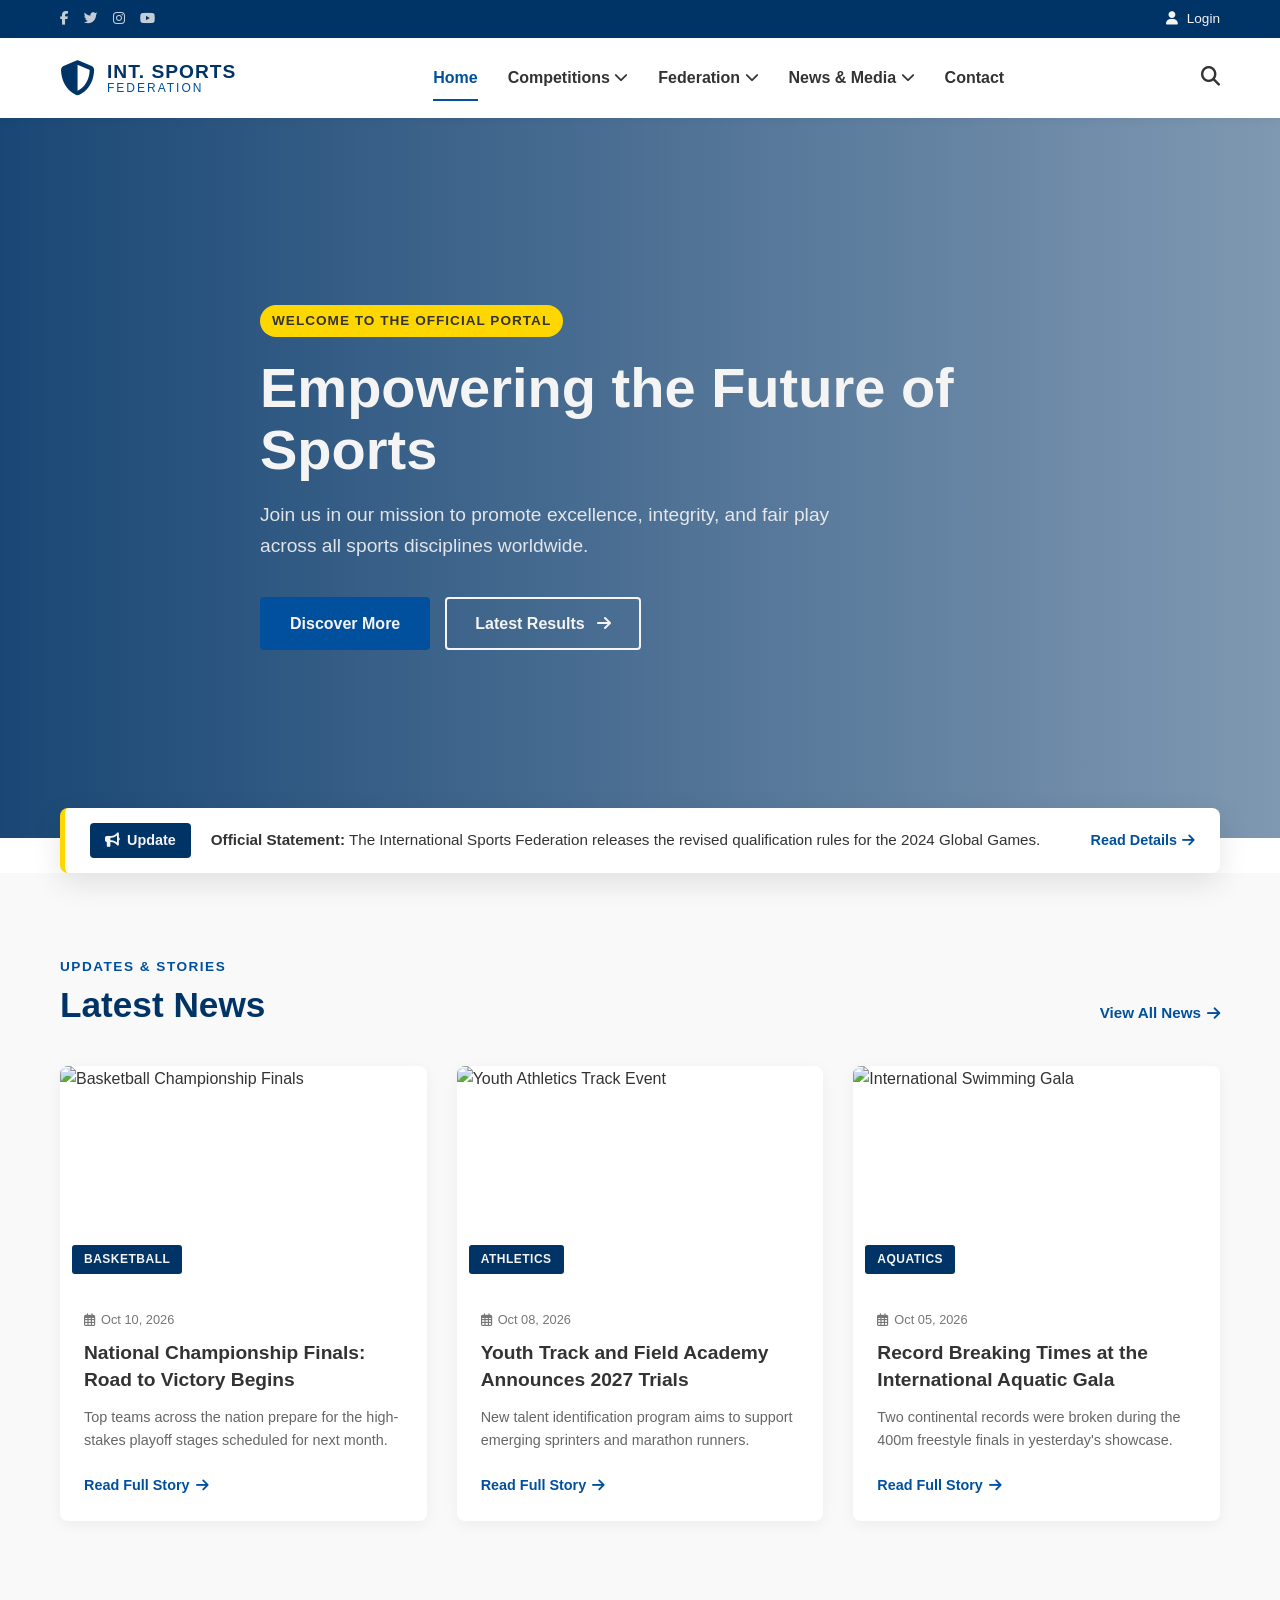
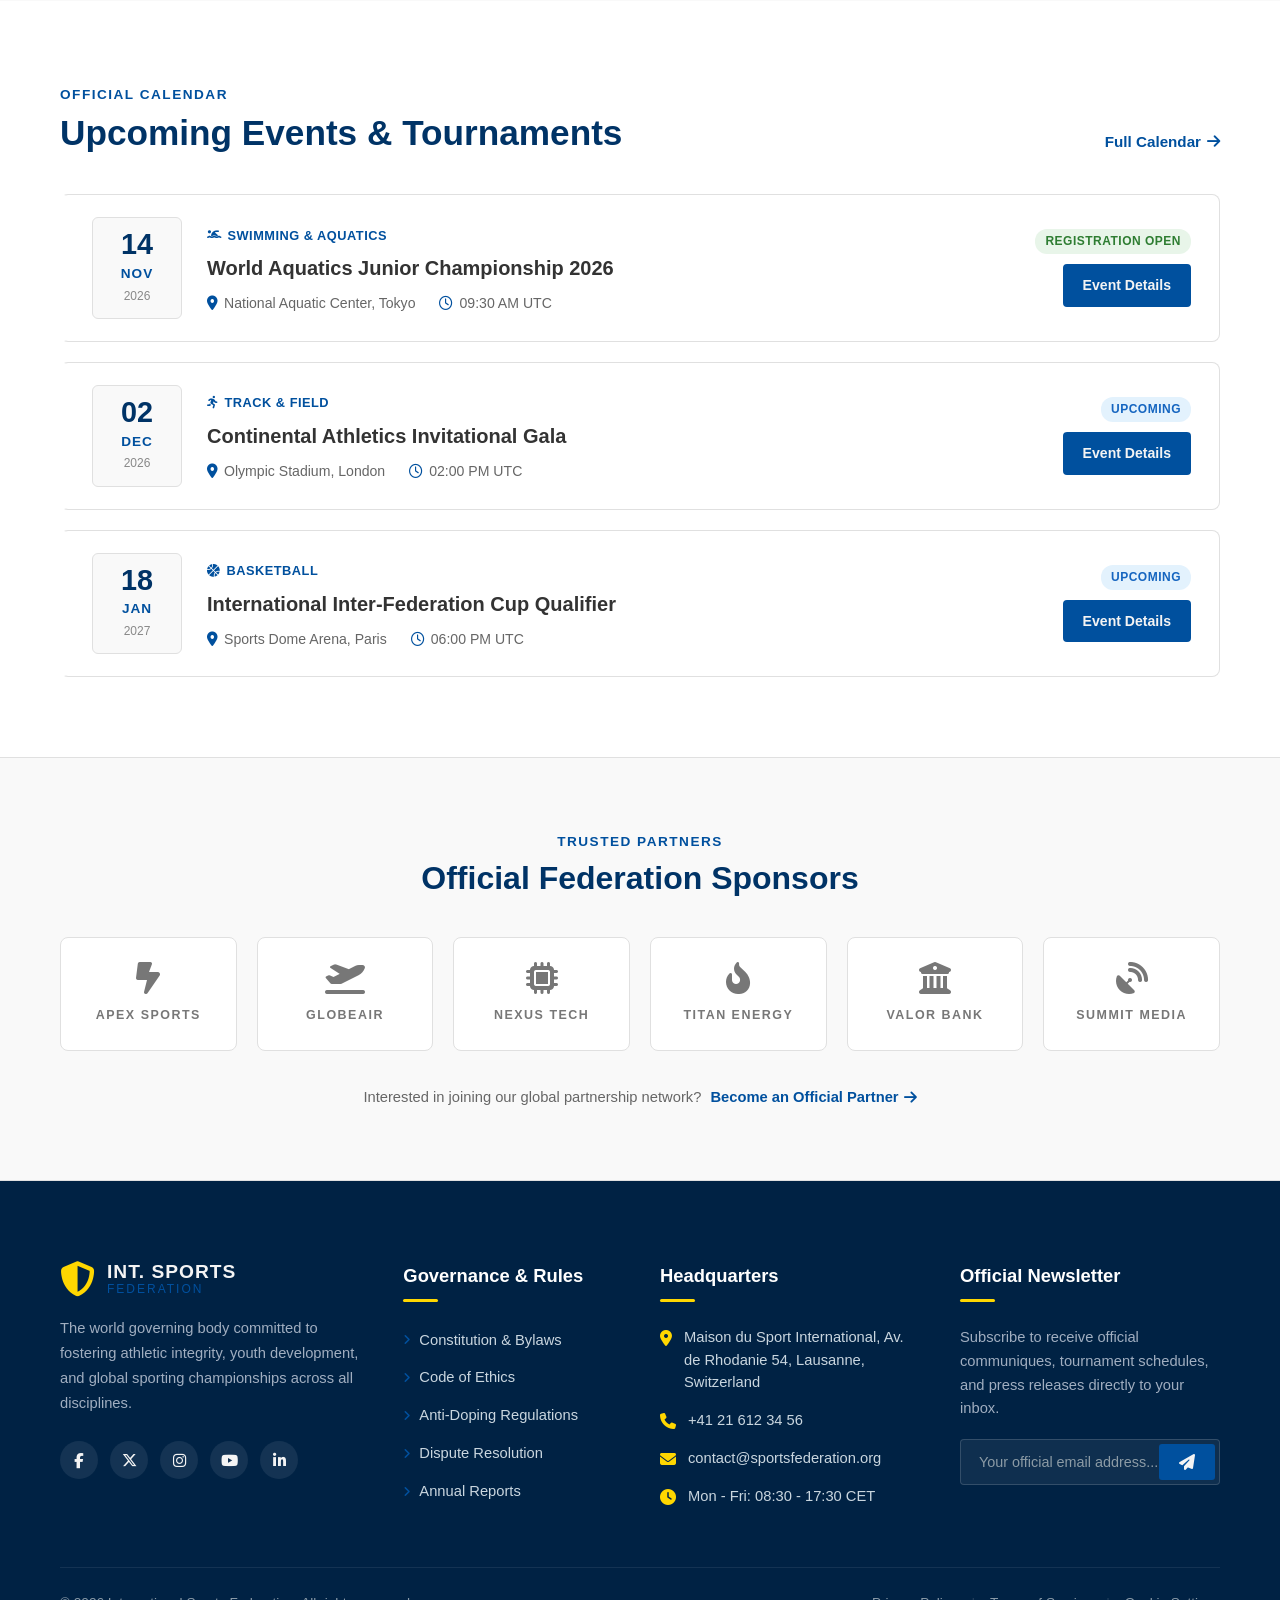
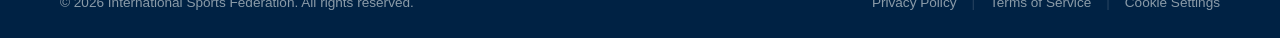
==== commit ff3107a7: "Remove TR language switcher from top bar across all pages" ====
--- a/index.html
+++ b/index.html
@@ -21,8 +21,6 @@
                 <a href="#" aria-label="YouTube"><i class="fa-brands fa-youtube"></i></a>
             </div>
             <div class="top-bar-actions">
-                <a href="#" class="lang-switch">TR</a>
-                <span class="divider">|</span>
                 <a href="#" class="login-link"><i class="fa-solid fa-user"></i> Login</a>
             </div>
         </div>
--- a/assets/css/style.css
+++ b/assets/css/style.css
@@ -2175,6 +2175,801 @@
 .rules-section {
     padding: 80px 0;
     background-color: var(--bg-light);
+}
+
+
+/* ==========================================================================
+   News & Media Hub - Section 1: Featured Story
+   ========================================================================== */
+.featured-story-section {
+    padding: 70px 0 35px;
+    background-color: var(--bg-light);
+}
+
+.featured-story-card {
+    display: grid;
+    grid-template-columns: 1.2fr 1fr;
+    background-color: var(--bg-light);
+    border: 1px solid var(--border-color);
+    border-radius: 12px;
+    overflow: hidden;
+    box-shadow: 0 10px 30px rgba(0, 0, 0, 0.06);
+    transition: all var(--transition-fast);
+}
+
+.featured-story-card:hover {
+    box-shadow: 0 15px 35px rgba(0, 0, 0, 0.1);
+}
+
+.featured-img-wrap {
+    position: relative;
+    min-height: 380px;
+    overflow: hidden;
+}
+
+.featured-img-wrap img {
+    width: 100%;
+    height: 100%;
+    object-fit: cover;
+    transition: transform 0.6s ease;
+}
+
+.featured-story-card:hover .featured-img-wrap img {
+    transform: scale(1.04);
+}
+
+.featured-badge {
+    position: absolute;
+    top: 20px;
+    left: 20px;
+    background-color: var(--accent-color);
+    color: var(--text-dark);
+    font-size: 0.8rem;
+    font-weight: 800;
+    padding: 6px 14px;
+    border-radius: 20px;
+    text-transform: uppercase;
+    letter-spacing: 0.5px;
+    box-shadow: 0 4px 12px rgba(0, 0, 0, 0.15);
+}
+
+.featured-content {
+    padding: 40px;
+    display: flex;
+    flex-direction: column;
+    justify-content: center;
+    align-items: flex-start;
+}
+
+.featured-category {
+    font-size: 0.8rem;
+    font-weight: 700;
+    color: var(--secondary-color);
+    text-transform: uppercase;
+    letter-spacing: 1px;
+    margin-bottom: 8px;
+}
+
+.featured-title {
+    font-size: 1.65rem;
+    font-weight: 800;
+    color: var(--primary-color);
+    line-height: 1.3;
+    margin-bottom: 14px;
+}
+
+.featured-title a {
+    color: inherit;
+    transition: color var(--transition-fast);
+}
+
+.featured-title a:hover {
+    color: var(--secondary-color);
+}
+
+.featured-excerpt {
+    font-size: 0.95rem;
+    color: #555555;
+    line-height: 1.7;
+    margin-bottom: 22px;
+}
+
+.featured-meta {
+    display: flex;
+    gap: 20px;
+    font-size: 0.85rem;
+    color: #777777;
+    margin-bottom: 25px;
+    flex-wrap: wrap;
+}
+
+.featured-meta span {
+    display: inline-flex;
+    align-items: center;
+    gap: 6px;
+}
+
+/* ==========================================================================
+   News & Media Hub - Section 2: News Grid & Pagination
+   ========================================================================== */
+.news-hub-section {
+    padding: 50px 0 80px;
+    background-color: var(--bg-gray);
+}
+
+.news-grid-extended {
+    display: grid;
+    grid-template-columns: repeat(3, 1fr);
+    gap: 30px;
+    margin-bottom: 50px;
+}
+
+.pagination-wrap {
+    display: flex;
+    justify-content: center;
+    align-items: center;
+    gap: 8px;
+}
+
+.pagination-btn {
+    width: 40px;
+    height: 40px;
+    border-radius: 6px;
+    border: 1px solid var(--border-color);
+    background-color: var(--bg-light);
+    color: var(--text-dark);
+    font-weight: 600;
+    font-size: 0.9rem;
+    cursor: pointer;
+    transition: all var(--transition-fast);
+    display: flex;
+    align-items: center;
+    justify-content: center;
+}
+
+.pagination-btn:hover {
+    border-color: var(--primary-color);
+    color: var(--primary-color);
+}
+
+.pagination-btn.active {
+    background-color: var(--primary-color);
+    color: #ffffff;
+    border-color: var(--primary-color);
+}
+
+.pagination-btn.disabled {
+    opacity: 0.4;
+    cursor: not-allowed;
+}
+
+.pagination-ellipsis {
+    padding: 0 6px;
+    color: #888888;
+}
+
+/* ==========================================================================
+   News & Media Hub - Section 3: Official Press Releases
+   ========================================================================== */
+.press-releases-section {
+    padding: 80px 0;
+    background-color: var(--bg-light);
+}
+
+.press-sub-tag {
+    font-size: 0.9rem;
+    font-weight: 700;
+    color: #C62828;
+    display: flex;
+    align-items: center;
+    gap: 6px;
+}
+
+.press-list {
+    display: flex;
+    flex-direction: column;
+    gap: 18px;
+}
+
+.press-item {
+    display: flex;
+    align-items: center;
+    background-color: var(--bg-gray);
+    border: 1px solid var(--border-color);
+    border-radius: 8px;
+    padding: 22px 28px;
+    transition: all var(--transition-fast);
+}
+
+.press-item:hover {
+    border-color: var(--secondary-color);
+    background-color: var(--bg-light);
+    box-shadow: 0 6px 20px rgba(0, 0, 0, 0.06);
+    transform: translateX(5px);
+}
+
+.press-date-box {
+    min-width: 80px;
+    text-align: center;
+    border-right: 2px solid var(--border-color);
+    padding-right: 22px;
+    margin-right: 25px;
+    display: flex;
+    flex-direction: column;
+    align-items: center;
+    justify-content: center;
+}
+
+.p-day {
+    font-size: 1.6rem;
+    font-weight: 800;
+    color: var(--primary-color);
+    line-height: 1;
+}
+
+.p-month {
+    font-size: 0.8rem;
+    font-weight: 700;
+    color: var(--secondary-color);
+    margin-top: 3px;
+}
+
+.p-year {
+    font-size: 0.75rem;
+    color: #888888;
+}
+
+.press-content {
+    flex: 1;
+}
+
+.press-ref {
+    font-size: 0.78rem;
+    font-weight: 700;
+    color: #888888;
+    text-transform: uppercase;
+    letter-spacing: 0.5px;
+    margin-bottom: 4px;
+    display: block;
+}
+
+.press-headline {
+    font-size: 1.15rem;
+    font-weight: 700;
+    margin-bottom: 6px;
+    line-height: 1.4;
+}
+
+.press-headline a {
+    color: var(--text-dark);
+    transition: color var(--transition-fast);
+}
+
+.press-headline a:hover {
+    color: var(--secondary-color);
+}
+
+.press-summary {
+    font-size: 0.88rem;
+    color: #666666;
+    line-height: 1.5;
+}
+
+.press-action {
+    margin-left: 20px;
+    white-space: nowrap;
+}
+
+/* ==========================================================================
+   News & Media Hub - Section 4: Media Resources & Accreditation
+   ========================================================================== */
+.media-resources-section {
+    padding: 80px 0;
+    background-color: var(--bg-gray);
+}
+
+.media-resources-grid {
+    display: grid;
+    grid-template-columns: repeat(3, 1fr);
+    gap: 30px;
+}
+
+.resource-card {
+    background-color: var(--bg-light);
+    border: 1px solid var(--border-color);
+    border-radius: 8px;
+    padding: 32px 25px;
+    display: flex;
+    flex-direction: column;
+    align-items: flex-start;
+    transition: all var(--transition-fast);
+}
+
+.resource-card:hover {
+    border-color: var(--secondary-color);
+    box-shadow: 0 10px 25px rgba(0, 0, 0, 0.06);
+    transform: translateY(-4px);
+}
+
+.resource-icon {
+    width: 55px;
+    height: 55px;
+    border-radius: 8px;
+    background-color: rgba(0, 51, 102, 0.08);
+    color: var(--primary-color);
+    font-size: 1.6rem;
+    display: flex;
+    align-items: center;
+    justify-content: center;
+    margin-bottom: 20px;
+    transition: background-color var(--transition-fast), color var(--transition-fast);
+}
+
+.resource-card:hover .resource-icon {
+    background-color: var(--primary-color);
+    color: #ffffff;
+}
+
+.resource-title {
+    font-size: 1.2rem;
+    font-weight: 700;
+    color: var(--primary-color);
+    margin-bottom: 10px;
+}
+
+.resource-desc {
+    font-size: 0.9rem;
+    color: #666666;
+    line-height: 1.6;
+    margin-bottom: 22px;
+    flex-grow: 1;
+}
+
+
+/* ==========================================================================
+   Contact Page - Section 1: Quick Channels
+   ========================================================================== */
+.contact-channels-section {
+    padding: 70px 0 30px;
+    background-color: var(--bg-light);
+}
+
+.channels-grid {
+    display: grid;
+    grid-template-columns: repeat(4, 1fr);
+    gap: 25px;
+}
+
+.channel-card {
+    background-color: var(--bg-gray);
+    border: 1px solid var(--border-color);
+    border-radius: 8px;
+    padding: 26px 22px;
+    transition: all var(--transition-fast);
+    display: flex;
+    flex-direction: column;
+    align-items: flex-start;
+}
+
+.channel-card:hover {
+    border-color: var(--secondary-color);
+    background-color: var(--bg-light);
+    box-shadow: 0 8px 25px rgba(0, 0, 0, 0.06);
+    transform: translateY(-4px);
+}
+
+.highlight-channel {
+    border-left: 4px solid var(--accent-color);
+    background-color: rgba(255, 215, 0, 0.04);
+}
+
+.channel-icon {
+    width: 50px;
+    height: 50px;
+    border-radius: 8px;
+    background-color: rgba(0, 51, 102, 0.08);
+    color: var(--primary-color);
+    font-size: 1.5rem;
+    display: flex;
+    align-items: center;
+    justify-content: center;
+    margin-bottom: 16px;
+    transition: background-color var(--transition-fast), color var(--transition-fast);
+}
+
+.channel-card:hover .channel-icon {
+    background-color: var(--primary-color);
+    color: #ffffff;
+}
+
+.channel-title {
+    font-size: 1.15rem;
+    font-weight: 700;
+    color: var(--primary-color);
+    margin-bottom: 8px;
+}
+
+.channel-text {
+    font-size: 0.88rem;
+    color: #555555;
+    line-height: 1.6;
+    margin-bottom: 14px;
+    flex-grow: 1;
+}
+
+.channel-link {
+    font-size: 0.88rem;
+    font-weight: 600;
+    color: var(--secondary-color);
+    display: inline-flex;
+    align-items: center;
+    gap: 6px;
+    transition: color var(--transition-fast);
+}
+
+.channel-link:hover {
+    color: var(--primary-color);
+}
+
+.channel-note {
+    font-size: 0.8rem;
+    color: #777777;
+    display: flex;
+    align-items: center;
+    gap: 6px;
+}
+
+/* ==========================================================================
+   Contact Page - Section 2: Contact Form & Directory
+   ========================================================================== */
+.contact-main-section {
+    padding: 50px 0 80px;
+    background-color: var(--bg-gray);
+}
+
+.contact-layout {
+    display: grid;
+    grid-template-columns: 1.6fr 1fr;
+    gap: 40px;
+    align-items: flex-start;
+}
+
+.contact-form-wrapper {
+    background-color: var(--bg-light);
+    border: 1px solid var(--border-color);
+    border-radius: 10px;
+    padding: 40px;
+    box-shadow: 0 4px 20px rgba(0, 0, 0, 0.04);
+}
+
+.form-intro {
+    margin-bottom: 25px;
+}
+
+.form-desc {
+    font-size: 0.95rem;
+    color: #666666;
+    line-height: 1.6;
+    margin-top: 8px;
+}
+
+.form-alert {
+    background-color: #E8F5E9;
+    border: 1px solid #A5D6A7;
+    color: #1B5E20;
+    padding: 16px 20px;
+    border-radius: 6px;
+    display: flex;
+    align-items: center;
+    gap: 14px;
+    margin-bottom: 25px;
+}
+
+.form-alert i {
+    font-size: 1.8rem;
+    color: #2E7D32;
+    flex-shrink: 0;
+}
+
+.form-alert strong {
+    display: block;
+    font-size: 1rem;
+    margin-bottom: 2px;
+}
+
+.form-alert p {
+    font-size: 0.88rem;
+    margin: 0;
+}
+
+.official-contact-form {
+    display: flex;
+    flex-direction: column;
+    gap: 20px;
+}
+
+.form-row {
+    display: grid;
+    grid-template-columns: 1fr 1fr;
+    gap: 20px;
+}
+
+.form-group {
+    display: flex;
+    flex-direction: column;
+    gap: 6px;
+}
+
+.form-group label {
+    font-size: 0.88rem;
+    font-weight: 600;
+    color: var(--text-dark);
+}
+
+.req {
+    color: #C62828;
+}
+
+.form-group input,
+.form-group select,
+.form-group textarea {
+    padding: 12px 16px;
+    border: 1px solid var(--border-color);
+    border-radius: 6px;
+    font-size: 0.95rem;
+    outline: none;
+    background-color: var(--bg-light);
+    color: var(--text-dark);
+    font-family: inherit;
+    transition: border-color var(--transition-fast), box-shadow var(--transition-fast);
+}
+
+.form-group input:focus,
+.form-group select:focus,
+.form-group textarea:focus {
+    border-color: var(--secondary-color);
+    box-shadow: 0 0 0 3px rgba(0, 80, 158, 0.12);
+}
+
+.form-checkbox-group {
+    display: flex;
+    align-items: flex-start;
+    gap: 10px;
+    font-size: 0.85rem;
+    color: #666666;
+    line-height: 1.5;
+}
+
+.form-checkbox-group input {
+    margin-top: 3px;
+    cursor: pointer;
+}
+
+.form-checkbox-group a {
+    color: var(--secondary-color);
+    text-decoration: underline;
+}
+
+.btn-submit-form {
+    align-self: flex-start;
+    padding: 14px 32px;
+    font-size: 1rem;
+    margin-top: 10px;
+    display: inline-flex;
+    align-items: center;
+    gap: 8px;
+}
+
+.contact-directory-wrapper {
+    display: flex;
+    flex-direction: column;
+    gap: 25px;
+}
+
+.directory-card {
+    background-color: var(--bg-light);
+    border: 1px solid var(--border-color);
+    border-radius: 10px;
+    padding: 30px;
+    box-shadow: 0 4px 15px rgba(0, 0, 0, 0.04);
+}
+
+.directory-card-title {
+    font-size: 1.15rem;
+    font-weight: 700;
+    color: var(--primary-color);
+    display: flex;
+    align-items: center;
+    gap: 10px;
+    margin-bottom: 20px;
+    padding-bottom: 12px;
+    border-bottom: 2px solid var(--bg-gray);
+}
+
+.directory-list {
+    display: flex;
+    flex-direction: column;
+    gap: 16px;
+}
+
+.directory-list li {
+    display: flex;
+    flex-direction: column;
+    gap: 4px;
+    padding-bottom: 12px;
+    border-bottom: 1px solid var(--border-color);
+}
+
+.directory-list li:last-child {
+    border-bottom: none;
+    padding-bottom: 0;
+}
+
+.dept-name {
+    font-size: 0.9rem;
+    font-weight: 700;
+    color: var(--primary-color);
+}
+
+.dept-email {
+    font-size: 0.86rem;
+    color: var(--secondary-color);
+    display: inline-flex;
+    align-items: center;
+    gap: 6px;
+    transition: color var(--transition-fast);
+}
+
+.dept-email:hover {
+    color: var(--primary-color);
+    text-decoration: underline;
+}
+
+.hours-card {
+    background-color: var(--bg-light);
+}
+
+.hours-row {
+    display: flex;
+    justify-content: space-between;
+    align-items: center;
+    font-size: 0.88rem;
+    padding: 8px 0;
+    border-bottom: 1px dashed var(--border-color);
+    color: #555555;
+}
+
+.hours-row strong {
+    color: var(--primary-color);
+}
+
+.hours-row em {
+    color: #888888;
+    font-style: normal;
+}
+
+.hours-note {
+    font-size: 0.8rem;
+    color: #777777;
+    margin-top: 14px;
+    display: flex;
+    align-items: center;
+    gap: 6px;
+}
+
+/* ==========================================================================
+   Contact Page - Section 3: Headquarters Location Visual
+   ========================================================================== */
+.headquarters-location-section {
+    padding: 80px 0;
+    background-color: var(--bg-light);
+}
+
+.location-banner {
+    display: grid;
+    grid-template-columns: 1.2fr 1fr;
+    background-color: var(--bg-light);
+    border: 1px solid var(--border-color);
+    border-radius: 12px;
+    overflow: hidden;
+    box-shadow: 0 8px 30px rgba(0, 0, 0, 0.06);
+}
+
+.location-details {
+    padding: 40px;
+}
+
+.location-title {
+    font-size: 1.8rem;
+    font-weight: 800;
+    color: var(--primary-color);
+    margin-bottom: 12px;
+}
+
+.location-desc {
+    font-size: 0.95rem;
+    color: #555555;
+    line-height: 1.7;
+    margin-bottom: 25px;
+}
+
+.transport-grid {
+    display: flex;
+    flex-direction: column;
+    gap: 16px;
+    margin-bottom: 25px;
+}
+
+.transport-item {
+    display: flex;
+    align-items: flex-start;
+    gap: 14px;
+    background-color: var(--bg-gray);
+    padding: 14px 18px;
+    border-radius: 6px;
+    border-left: 3px solid var(--secondary-color);
+}
+
+.transport-item i {
+    font-size: 1.3rem;
+    color: var(--secondary-color);
+    margin-top: 2px;
+}
+
+.transport-item strong {
+    display: block;
+    font-size: 0.95rem;
+    color: var(--primary-color);
+}
+
+.transport-item span {
+    font-size: 0.85rem;
+    color: #666666;
+}
+
+.visitor-protocol {
+    display: flex;
+    align-items: flex-start;
+    gap: 12px;
+    font-size: 0.85rem;
+    color: #666666;
+    background-color: rgba(0, 51, 102, 0.04);
+    padding: 14px 18px;
+    border-radius: 6px;
+}
+
+.visitor-protocol i {
+    color: var(--primary-color);
+    font-size: 1.2rem;
+    margin-top: 2px;
+}
+
+.location-visual {
+    position: relative;
+    overflow: hidden;
+    min-height: 380px;
+}
+
+.location-visual img {
+    width: 100%;
+    height: 100%;
+    object-fit: cover;
+}
+
+.location-badge-over {
+    position: absolute;
+    bottom: 20px;
+    left: 20px;
+    background-color: rgba(0, 31, 63, 0.88);
+    color: #ffffff;
+    padding: 8px 16px;
+    border-radius: 20px;
+    font-weight: 700;
+    font-size: 0.85rem;
+    backdrop-filter: blur(4px);
+    display: inline-flex;
+    align-items: center;
+    gap: 8px;
 }
 
 
@@ -2333,6 +3128,48 @@
         overflow-x: auto;
         flex-wrap: nowrap;
     }
+
+    /* News Hub Tablet */
+    .featured-story-card {
+        grid-template-columns: 1fr;
+    }
+
+    .featured-img-wrap {
+        min-height: 280px;
+        height: 280px;
+    }
+
+    .featured-content {
+        padding: 30px;
+    }
+
+    .news-grid-extended {
+        grid-template-columns: repeat(2, 1fr);
+        gap: 25px;
+    }
+
+    .media-resources-grid {
+        grid-template-columns: repeat(2, 1fr);
+        gap: 25px;
+    }
+
+    /* Contact Page Tablet */
+    .channels-grid {
+        grid-template-columns: repeat(2, 1fr);
+    }
+
+    .contact-layout {
+        grid-template-columns: 1fr;
+    }
+
+    .location-banner {
+        grid-template-columns: 1fr;
+    }
+
+    .location-visual {
+        min-height: 280px;
+        height: 280px;
+    }
 }
 
 /* --------------------------------------------------------------------------
@@ -2557,6 +3394,81 @@
         padding: 12px 14px;
         font-size: 0.85rem;
     }
+
+    /* News Hub Mobile */
+    .featured-title {
+        font-size: 1.35rem;
+    }
+
+    .news-grid-extended {
+        grid-template-columns: 1fr;
+    }
+
+    .press-item {
+        flex-direction: column;
+        align-items: flex-start;
+        gap: 15px;
+        padding: 18px 20px;
+    }
+
+    .press-date-box {
+        border-right: none;
+        border-bottom: 2px solid var(--border-color);
+        padding-right: 0;
+        padding-bottom: 10px;
+        margin-right: 0;
+        width: 100%;
+        flex-direction: row;
+        justify-content: space-around;
+    }
+
+    .p-day {
+        font-size: 1.3rem;
+    }
+
+    .p-month,
+    .p-year {
+        margin-top: 0;
+        margin-left: 6px;
+    }
+
+    .press-action {
+        margin-left: 0;
+        width: 100%;
+    }
+
+    .press-action .btn {
+        width: 100%;
+        justify-content: center;
+        text-align: center;
+    }
+
+    .media-resources-grid {
+        grid-template-columns: 1fr;
+    }
+
+    /* Contact Page Mobile */
+    .channels-grid {
+        grid-template-columns: 1fr;
+    }
+
+    .form-row {
+        grid-template-columns: 1fr;
+        gap: 15px;
+    }
+
+    .contact-form-wrapper {
+        padding: 25px 20px;
+    }
+
+    .location-details {
+        padding: 25px 20px;
+    }
+
+    .btn-submit-form {
+        width: 100%;
+        justify-content: center;
+    }
 }
 
 /* --------------------------------------------------------------------------
@@ -2619,4 +3531,22 @@
     .nation-cell strong {
         font-size: 0.9rem;
     }
-}
+
+    /* News Hub Small Phones */
+    .pagination-wrap {
+        gap: 4px;
+    }
+
+    .pagination-btn {
+        width: 34px;
+        height: 34px;
+        font-size: 0.82rem;
+    }
+
+    /* Contact Page Small Phones */
+    .hours-row {
+        flex-direction: column;
+        align-items: flex-start;
+        gap: 4px;
+    }
+}
